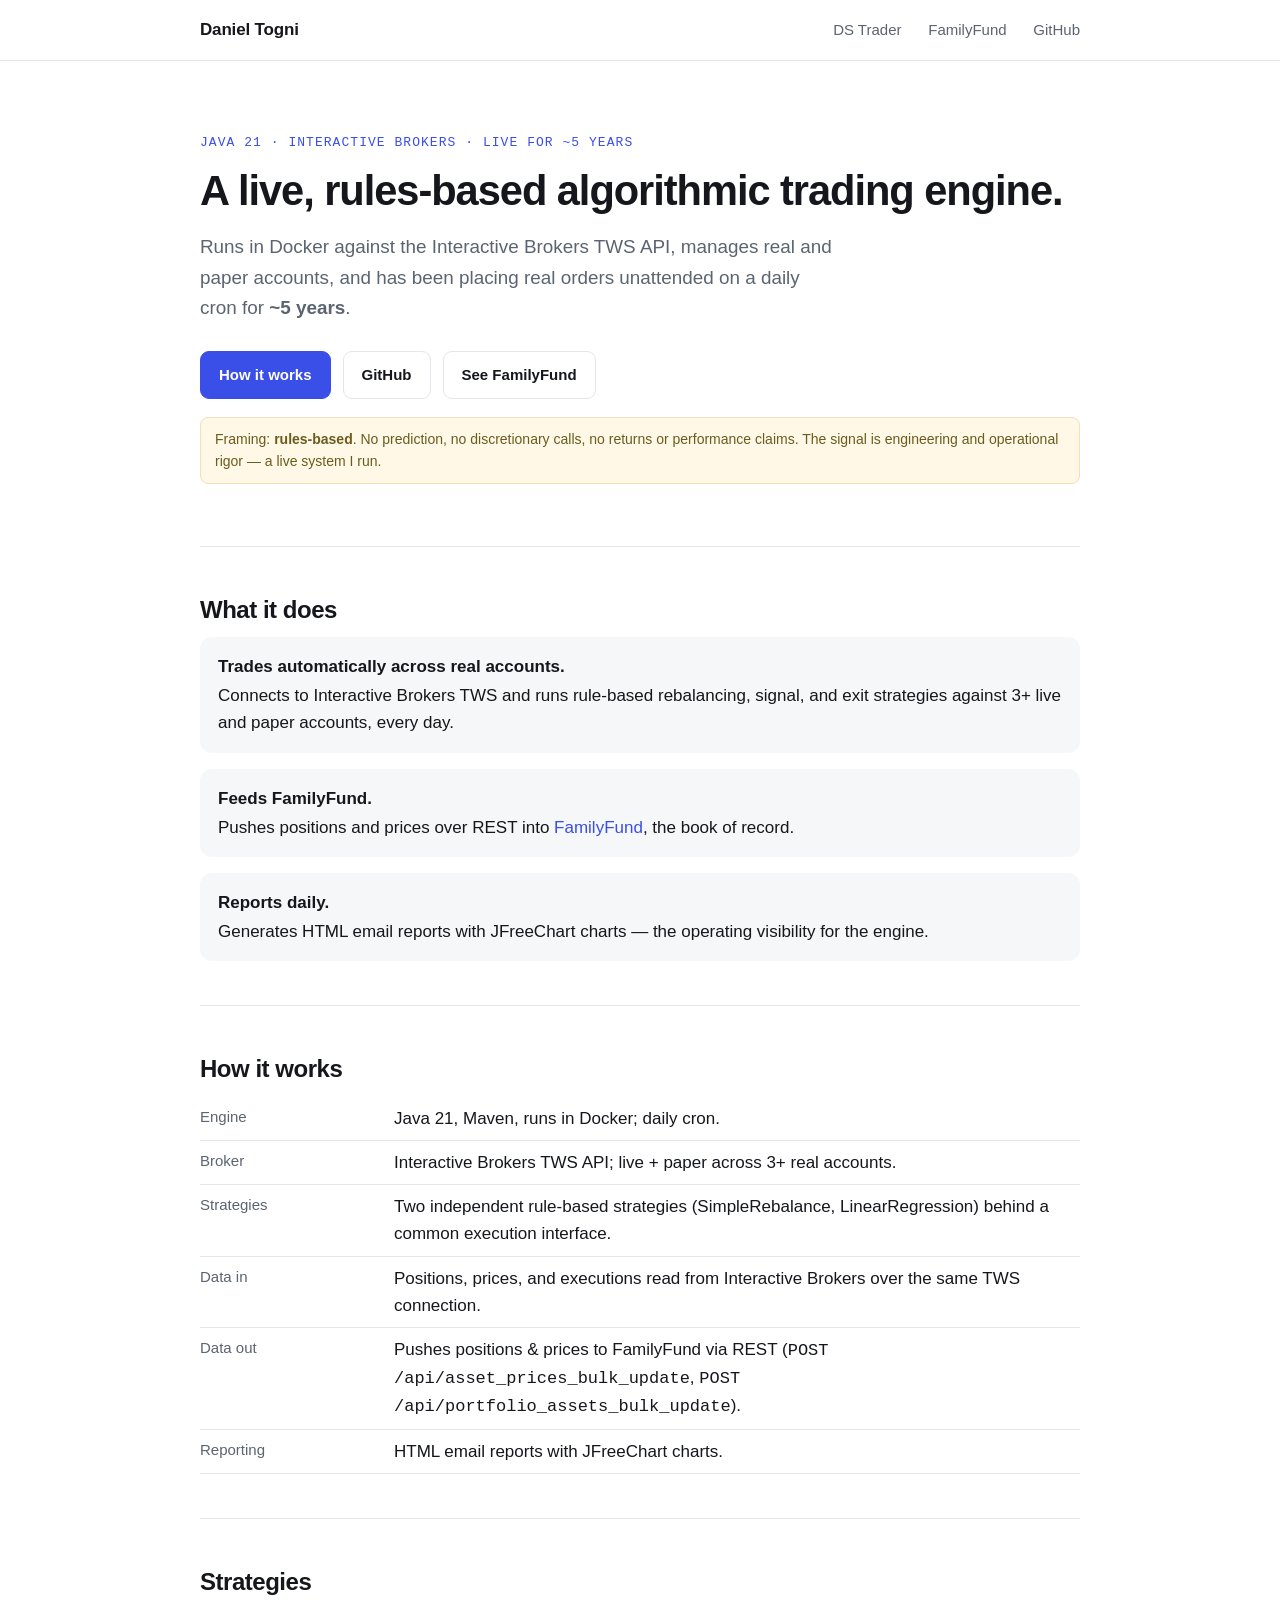
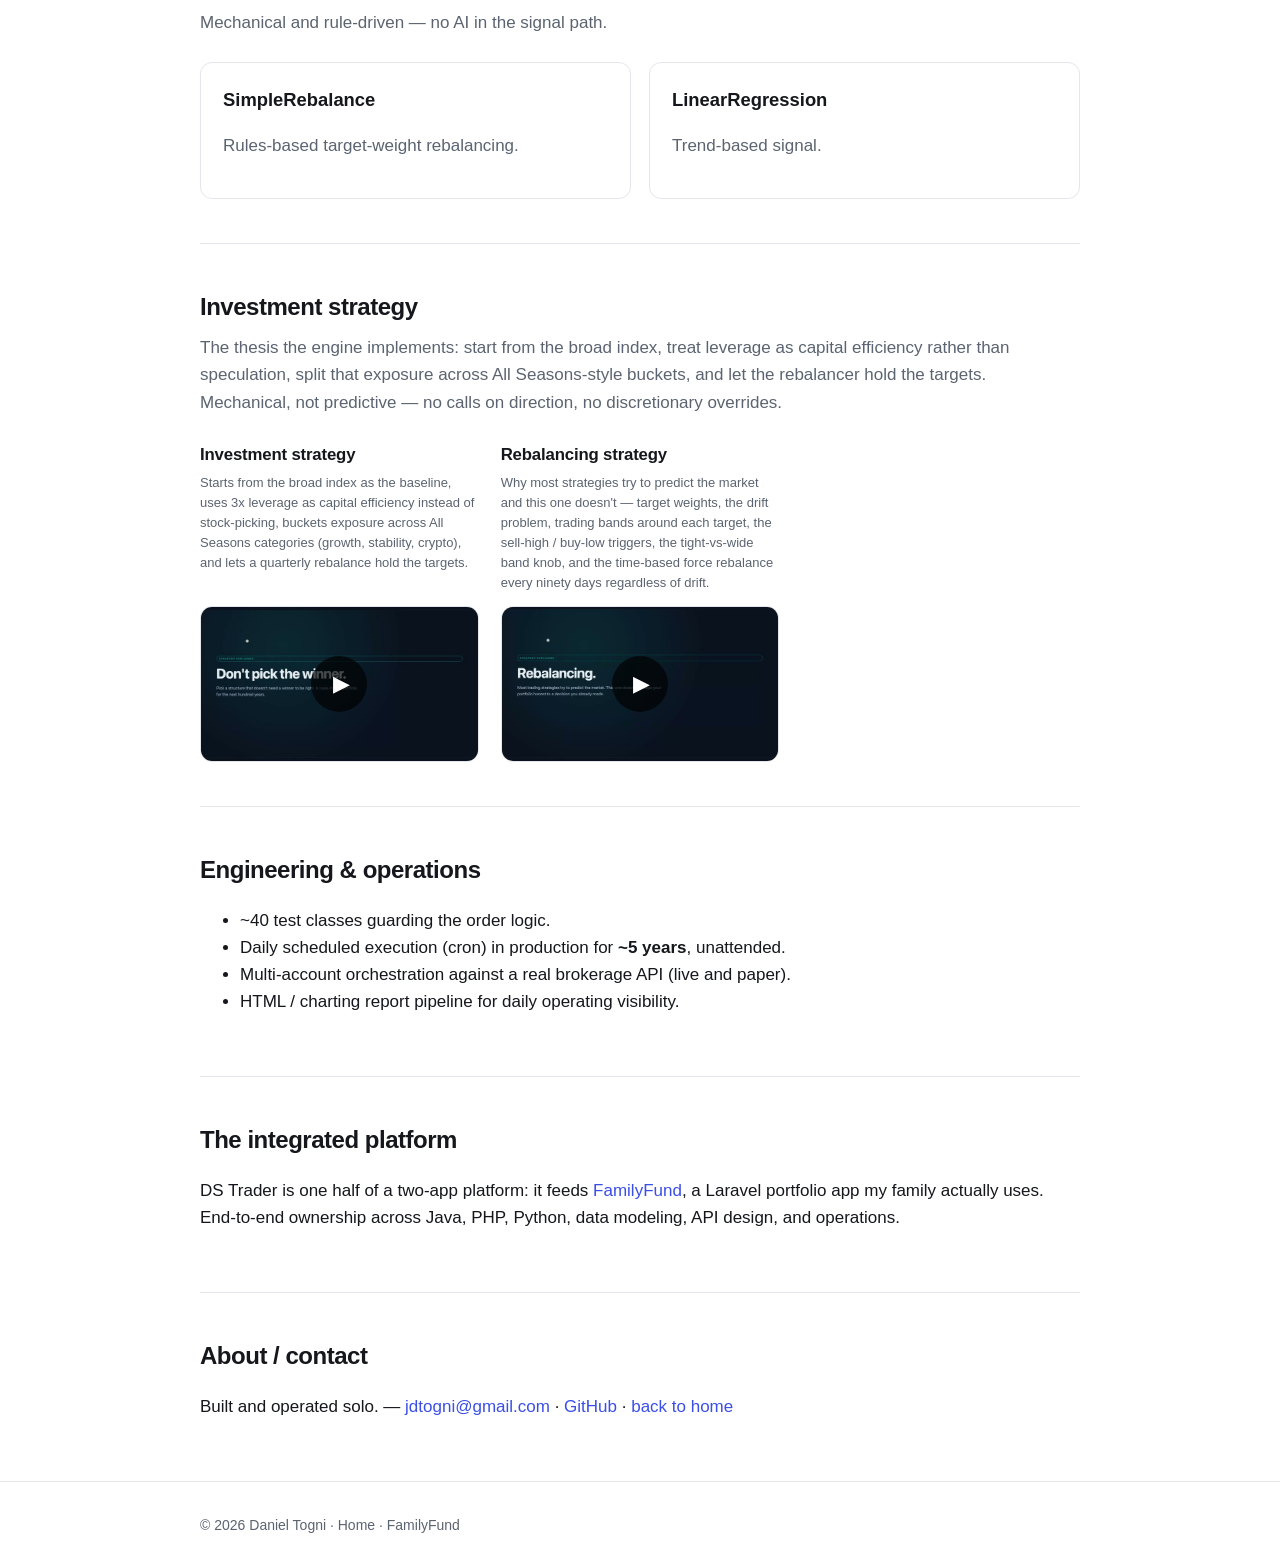
==== dstrader.html @ 575d840b "Video walkthroughs as title-on-top thumbnail cards (FF + dstrader) - familyfund.html: three video wa" ====
<!doctype html>
<html lang="en">
<head>
  <meta charset="utf-8">
  <meta name="viewport" content="width=device-width, initial-scale=1">
  <title>DS Trader — live, rules-based algorithmic trading engine</title>
  <meta name="description" content="A rules-based algorithmic trading engine in Java that has been placing real orders for ~5 years across Interactive Brokers accounts. Dockerized, cron-driven, ~40 test classes.">
  <link rel="stylesheet" href="style.css">
</head>
<body>
  <header class="site-head">
    <div class="wrap">
      <a class="brand" href="index.html">Daniel&nbsp;Togni</a>
      <nav class="nav">
        <a href="dstrader.html">DS&nbsp;Trader</a>
        <a href="familyfund.html">FamilyFund</a>
        <a href="https://github.com/jdtogni78">GitHub</a>
      </nav>
    </div>
  </header>

  <main>
    <div class="wrap">
      <section class="hero" style="border-top:0">
        <p class="kicker">Java 21 · Interactive Brokers · live for ~5 years</p>
        <h1>A live, rules-based algorithmic trading engine.</h1>
        <p class="lede">
          Runs in Docker against the Interactive Brokers TWS API, manages real
          and paper accounts, and has been placing real orders unattended on a
          daily cron for <strong>~5 years</strong>.
        </p>
        <div class="cta-row">
          <a class="btn primary" href="#how">How it works</a>
          <a class="btn" href="https://github.com/jdtogni78">GitHub</a>
          <a class="btn" href="familyfund.html">See FamilyFund</a>
        </div>
        <p class="note">
          Framing: <strong>rules-based</strong>. No prediction, no discretionary
          calls, no returns or performance claims. The signal is engineering and
          operational rigor — a live system I run.
        </p>
      </section>
    </div>

    <div class="wrap">
      <section>
        <h2>What it does</h2>
        <div class="blocks">
          <div class="block">
            <strong>Trades automatically across real accounts.</strong>
            Connects to Interactive Brokers TWS and runs rule-based rebalancing,
            signal, and exit strategies against 3+ live and paper accounts,
            every day.
          </div>
          <div class="block">
            <strong>Feeds FamilyFund.</strong>
            Pushes positions and prices over REST into
            <a href="familyfund.html">FamilyFund</a>, the book of record.
          </div>
          <div class="block">
            <strong>Reports daily.</strong>
            Generates HTML email reports with JFreeChart charts — the operating
            visibility for the engine.
          </div>
        </div>
      </section>

      <section id="how">
        <h2>How it works</h2>
        <dl class="spec">
          <div><dt>Engine</dt><dd>Java 21, Maven, runs in Docker; daily cron.</dd></div>
          <div><dt>Broker</dt><dd>Interactive Brokers TWS API; live + paper across
            3+ real accounts.</dd></div>
          <div><dt>Strategies</dt><dd>Two independent rule-based strategies
            (SimpleRebalance, LinearRegression) behind a common execution
            interface.</dd></div>
          <div><dt>Data in</dt><dd>Positions, prices, and executions read from
            Interactive Brokers over the same TWS connection.</dd></div>
          <div><dt>Data out</dt><dd>Pushes positions &amp; prices to FamilyFund via
            REST (<code>POST /api/asset_prices_bulk_update</code>,
            <code>POST /api/portfolio_assets_bulk_update</code>).</dd></div>
          <div><dt>Reporting</dt><dd>HTML email reports with JFreeChart charts.</dd></div>
        </dl>
      </section>

      <section>
        <h2>Strategies</h2>
        <p class="sub">Mechanical and rule-driven — no AI in the signal path.</p>
        <div class="cards">
          <article class="card"><h3>SimpleRebalance</h3>
            <p class="muted">Rules-based target-weight rebalancing.</p></article>
          <article class="card"><h3>LinearRegression</h3>
            <p class="muted">Trend-based signal.</p></article>
        </div>
      </section>

      <section>
        <h2>Investment strategy</h2>
        <p class="sub">
          The thesis the engine implements: start from the broad index, treat
          leverage as capital efficiency rather than speculation, split that
          exposure across All Seasons-style buckets, and let the rebalancer hold
          the targets. Mechanical, not predictive &mdash; no calls on direction,
          no discretionary overrides.
        </p>
        <div class="video-grid">
          <article class="video-card">
            <h3 class="video-title">Investment strategy</h3>
            <p class="video-desc">Starts from the broad index as the baseline,
              uses 3x leverage as capital efficiency instead of stock-picking,
              buckets exposure across All Seasons categories (growth, stability,
              crypto), and lets a quarterly rebalance hold the targets.</p>
            <button class="video-play"
              data-src="assets/dstrader-demos/investment-strategy.mp4"
              data-title="Investment strategy"
              aria-label="Play Investment strategy video">
              <img src="assets/dstrader-demos/posters/investment-strategy.jpg"
                alt="" loading="lazy">
              <span class="play-overlay" aria-hidden="true">&#9654;</span>
            </button>
          </article>
          <article class="video-card">
            <h3 class="video-title">Rebalancing strategy</h3>
            <p class="video-desc">Why most strategies try to predict the market
              and this one doesn't &mdash; target weights, the drift problem,
              trading bands around each target, the sell-high / buy-low triggers,
              the tight-vs-wide band knob, and the time-based force rebalance
              every ninety days regardless of drift.</p>
            <button class="video-play"
              data-src="assets/dstrader-demos/rebalancing-strategy.mp4"
              data-title="Rebalancing strategy"
              aria-label="Play Rebalancing strategy video">
              <img src="assets/dstrader-demos/posters/rebalancing-strategy.jpg"
                alt="" loading="lazy">
              <span class="play-overlay" aria-hidden="true">&#9654;</span>
            </button>
          </article>
        </div>
      </section>

      <section>
        <h2>Engineering &amp; operations</h2>
        <ul>
          <li>~40 test classes guarding the order logic.</li>
          <li>Daily scheduled execution (cron) in production for <strong>~5
            years</strong>, unattended.</li>
          <li>Multi-account orchestration against a real brokerage API (live and
            paper).</li>
          <li>HTML / charting report pipeline for daily operating visibility.</li>
        </ul>
      </section>

      <section>
        <h2>The integrated platform</h2>
        <p>
          DS Trader is one half of a two-app platform: it feeds
          <a href="familyfund.html">FamilyFund</a>, a Laravel portfolio app my
          family actually uses. End-to-end ownership across Java, PHP, Python,
          data modeling, API design, and operations.
        </p>
      </section>

      <section id="contact">
        <h2>About / contact</h2>
        <p>Built and operated solo. —
          <a href="mailto:jdtogni@gmail.com">jdtogni@gmail.com</a> ·
          <a href="https://github.com/jdtogni78">GitHub</a> ·
          <a href="index.html">back to home</a>
        </p>
      </section>
    </div>
  </main>

  <footer class="site-foot">
    <div class="wrap">
      © <span id="yr">2026</span> Daniel Togni ·
      <a href="index.html">Home</a> ·
      <a href="familyfund.html">FamilyFund</a>
    </div>
  </footer>
  <script>document.getElementById('yr').textContent = new Date().getFullYear();</script>
  <script src="assets/lightbox.js"></script>
</body>
</html>
---- style.css ----
:root {
  --bg: #ffffff;
  --bg-alt: #f6f7f9;
  --ink: #15171c;
  --muted: #5b6470;
  --line: #e3e6ea;
  --accent: #3a4ee8;
  --accent-ink: #ffffff;
  --radius: 12px;
  --maxw: 920px;
  --font: -apple-system, BlinkMacSystemFont, "Segoe UI", Roboto, Helvetica, Arial,
    sans-serif;
  --mono: ui-monospace, SFMono-Regular, Menlo, Consolas, monospace;
}

* { box-sizing: border-box; }

html { scroll-behavior: smooth; }

body {
  margin: 0;
  font-family: var(--font);
  color: var(--ink);
  background: var(--bg);
  line-height: 1.6;
  font-size: 17px;
  -webkit-font-smoothing: antialiased;
}

.wrap { max-width: var(--maxw); margin: 0 auto; padding: 0 20px; }

a { color: var(--accent); text-decoration: none; }
a:hover { text-decoration: underline; }

/* ---- header ---- */
.site-head {
  position: sticky;
  top: 0;
  z-index: 10;
  background: rgba(255, 255, 255, 0.9);
  backdrop-filter: saturate(180%) blur(8px);
  border-bottom: 1px solid var(--line);
}
.site-head .wrap {
  display: flex;
  align-items: center;
  justify-content: space-between;
  height: 60px;
}
.brand { font-weight: 700; color: var(--ink); letter-spacing: -0.01em; }
.brand:hover { text-decoration: none; }
.nav a { color: var(--muted); margin-left: 22px; font-size: 15px; }
.nav a:hover { color: var(--ink); text-decoration: none; }
@media (max-width: 560px) {
  .nav a { margin-left: 14px; font-size: 14px; }
  .brand { font-size: 15px; }
}

/* ---- identity card (dashboard home) ---- */
.identity { padding: 56px 0 28px; }
.identity h1 {
  font-size: 2.4rem;
  letter-spacing: -0.025em;
  margin: 0 0 6px;
  line-height: 1.1;
}
.identity .role-line {
  font-size: 1.12rem;
  color: var(--ink);
  font-weight: 500;
  margin: 0 0 22px;
  max-width: 42rem;
}
.identity .lede {
  color: var(--muted);
  margin: 0 0 18px;
  max-width: 42rem;
  font-size: 1.02rem;
}
.identity .meta-line { font-size: 14px; color: var(--muted); margin: 0; }
.identity .meta-line a { color: var(--muted); }
.identity .meta-line a:hover { color: var(--ink); }

/* ---- KPI strip ---- */
.kpis {
  display: grid;
  grid-template-columns: repeat(auto-fit, minmax(180px, 1fr));
  gap: 12px;
  padding: 0 0 24px;
  border-top: 0;
  max-width: 560px;
}
.kpi {
  background: var(--bg-alt);
  border: 1px solid var(--line);
  border-radius: var(--radius);
  padding: 14px 16px;
}
.kpi strong {
  display: block;
  font-size: 1.35rem;
  color: var(--ink);
  letter-spacing: -0.015em;
  line-height: 1.15;
}
.kpi span {
  display: block;
  font-size: 12.5px;
  color: var(--muted);
  margin-top: 3px;
}
@media (max-width: 680px) { .kpis { grid-template-columns: repeat(2, 1fr); } }

/* ---- hero ---- */
.hero { padding: 72px 0 44px; }
.hero h1 {
  font-size: 2.6rem;
  line-height: 1.12;
  letter-spacing: -0.025em;
  margin: 0 0 18px;
}
.hero .lede { font-size: 1.18rem; color: var(--muted); max-width: 40rem; margin: 0; }
.kicker {
  font-family: var(--mono);
  font-size: 13px;
  color: var(--accent);
  text-transform: uppercase;
  letter-spacing: 0.08em;
  margin: 0 0 14px;
}
@media (max-width: 560px) { .hero h1 { font-size: 2rem; } }

/* ---- buttons ---- */
.cta-row { display: flex; flex-wrap: wrap; gap: 12px; margin-top: 28px; }
.btn {
  display: inline-block;
  padding: 11px 18px;
  border-radius: 9px;
  font-size: 15px;
  font-weight: 600;
  border: 1px solid var(--line);
  color: var(--ink);
  background: var(--bg);
}
.btn:hover { text-decoration: none; border-color: var(--ink); }
.btn.primary { background: var(--accent); color: var(--accent-ink); border-color: var(--accent); }
.btn.primary:hover { filter: brightness(1.07); }

/* ---- sections ---- */
section { padding: 44px 0; border-top: 1px solid var(--line); }
section h2 {
  font-size: 1.5rem;
  letter-spacing: -0.02em;
  margin: 0 0 8px;
}
section .sub { color: var(--muted); margin: 0 0 26px; }
.muted { color: var(--muted); }

/* ---- pull quote ---- */
.quote {
  border-left: 3px solid var(--accent);
  padding: 4px 0 4px 20px;
  margin: 24px 0;
  font-size: 1.12rem;
  color: var(--ink);
}

/* ---- cards ---- */
.cards { display: grid; grid-template-columns: 1fr 1fr; gap: 18px; }
@media (max-width: 680px) { .cards { grid-template-columns: 1fr; } }
.card {
  border: 1px solid var(--line);
  border-radius: var(--radius);
  padding: 22px;
  background: var(--bg);
  transition: border-color 0.15s, transform 0.15s;
}
.card:hover { border-color: var(--ink); transform: translateY(-2px); }
.card h3 { margin: 0 0 6px; font-size: 1.15rem; }
.card .tags { margin: 12px 0 16px; }
.tag {
  display: inline-block;
  font-family: var(--mono);
  font-size: 12px;
  color: var(--muted);
  background: var(--bg-alt);
  border: 1px solid var(--line);
  border-radius: 6px;
  padding: 2px 8px;
  margin: 0 6px 6px 0;
}
.card .links a { font-size: 14px; margin-right: 16px; }

/* ---- value blocks / lists ---- */
.blocks { display: grid; gap: 16px; }
.block { padding: 16px 18px; background: var(--bg-alt); border-radius: var(--radius); }
.block strong { display: block; margin-bottom: 2px; }
dl.spec { margin: 0; }
dl.spec div { display: flex; gap: 14px; padding: 8px 0; border-bottom: 1px solid var(--line); }
dl.spec dt { flex: 0 0 180px; color: var(--muted); font-size: 15px; }
dl.spec dd { margin: 0; }
@media (max-width: 560px) { dl.spec div { flex-direction: column; gap: 2px; } dl.spec dt { flex-basis: auto; } }

/* ---- diagram ---- */
.diagram { width: 100%; height: auto; margin: 8px 0 4px; }
.diagram-caption { font-size: 14px; color: var(--muted); margin-top: 6px; }

/* ---- screenshots gallery ---- */
.shots { display: grid; gap: 32px; margin-top: 18px; }
.shot { margin: 0; }
.shot a { display: block; position: relative; }
.shot img,
.shot video {
  width: 100%;
  height: auto;
  display: block;
  border: 1px solid var(--line);
  border-radius: var(--radius);
  background: #fff;
}
/* Anchor-wrapped images become Apple-style thumbnails that crop from the top
   and expand on click. Videos and bare images are unaffected. */
.shot a img {
  max-height: 480px;
  object-fit: cover;
  object-position: top;
  cursor: zoom-in;
  transition: filter 0.15s, border-color 0.15s;
}
.shot a:hover img { border-color: var(--ink); filter: brightness(0.97); }
.shot a::after {
  content: "⤢ Click to expand";
  position: absolute;
  right: 10px;
  bottom: 10px;
  font-size: 12px;
  font-family: var(--mono);
  color: #fff;
  background: rgba(21, 23, 28, 0.72);
  padding: 4px 9px;
  border-radius: 6px;
  opacity: 0;
  transition: opacity 0.15s;
  pointer-events: none;
}
.shot a:hover::after { opacity: 1; }
.shot figcaption { margin-top: 10px; font-size: 14px; color: var(--muted); }
.shot figcaption strong { color: var(--ink); font-weight: 600; }

/* ---- video walkthroughs grid ---- */
.video-grid {
  display: grid;
  grid-template-columns: repeat(3, 1fr);
  gap: 22px;
  margin-top: 18px;
}
@media (max-width: 900px) { .video-grid { grid-template-columns: repeat(2, 1fr); } }
@media (max-width: 560px) { .video-grid { grid-template-columns: 1fr; } }
.video-card {
  margin: 0;
  display: flex;
  flex-direction: column;
}
.video-title {
  font-size: 1.05rem;
  margin: 0 0 4px;
  color: var(--ink);
  font-weight: 600;
  letter-spacing: -0.01em;
}
.video-desc {
  font-size: 13px;
  color: var(--muted);
  margin: 0 0 12px;
  line-height: 1.55;
  flex: 1;
}
.video-play {
  width: 100%;
  padding: 0;
  margin: 0;
  border: 1px solid var(--line);
  border-radius: var(--radius);
  overflow: hidden;
  background: #000;
  cursor: pointer;
  position: relative;
  aspect-ratio: 16 / 9;
  display: block;
  transition: border-color 0.15s, transform 0.15s;
}
.video-play:hover { border-color: var(--ink); }
.video-play:hover .play-overlay { transform: translate(-50%, -50%) scale(1.08); background: rgba(0, 0, 0, 0.85); }
.video-play img {
  width: 100%;
  height: 100%;
  object-fit: cover;
  display: block;
  pointer-events: none;
}
.play-overlay {
  position: absolute;
  top: 50%;
  left: 50%;
  transform: translate(-50%, -50%);
  width: 56px;
  height: 56px;
  border-radius: 50%;
  background: rgba(0, 0, 0, 0.68);
  color: #fff;
  font-size: 22px;
  line-height: 56px;
  text-align: center;
  padding-left: 4px;
  pointer-events: none;
  transition: transform 0.18s, background 0.18s;
}

/* ---- lightbox ---- */
.lightbox {
  position: fixed;
  inset: 0;
  background: rgba(10, 12, 16, 0.92);
  display: flex;
  align-items: center;
  justify-content: center;
  z-index: 100;
  cursor: zoom-out;
  padding: 24px;
  overflow: auto;
}
.lightbox img,
.lightbox video {
  max-width: 100%;
  max-height: calc(100vh - 64px);
  height: auto;
  display: block;
  border-radius: 8px;
  box-shadow: 0 10px 40px rgba(0, 0, 0, 0.5);
  cursor: zoom-out;
  background: #000;
}
.lightbox video { cursor: default; }
.lightbox-close {
  position: fixed;
  top: 14px;
  right: 18px;
  color: #fff;
  background: transparent;
  border: 0;
  font-size: 28px;
  line-height: 1;
  cursor: pointer;
  padding: 6px 10px;
}
.lightbox-close:hover { color: var(--accent); }
body.lightbox-open { overflow: hidden; }

/* ---- footer ---- */
.site-foot {
  border-top: 1px solid var(--line);
  padding: 32px 0;
  color: var(--muted);
  font-size: 14px;
}
.site-foot a { color: var(--muted); }
.site-foot a:hover { color: var(--ink); }

.note {
  background: #fff8e6;
  border: 1px solid #f0e2b8;
  border-radius: 8px;
  padding: 10px 14px;
  font-size: 14px;
  color: #6b5b1f;
  margin: 18px 0;
}
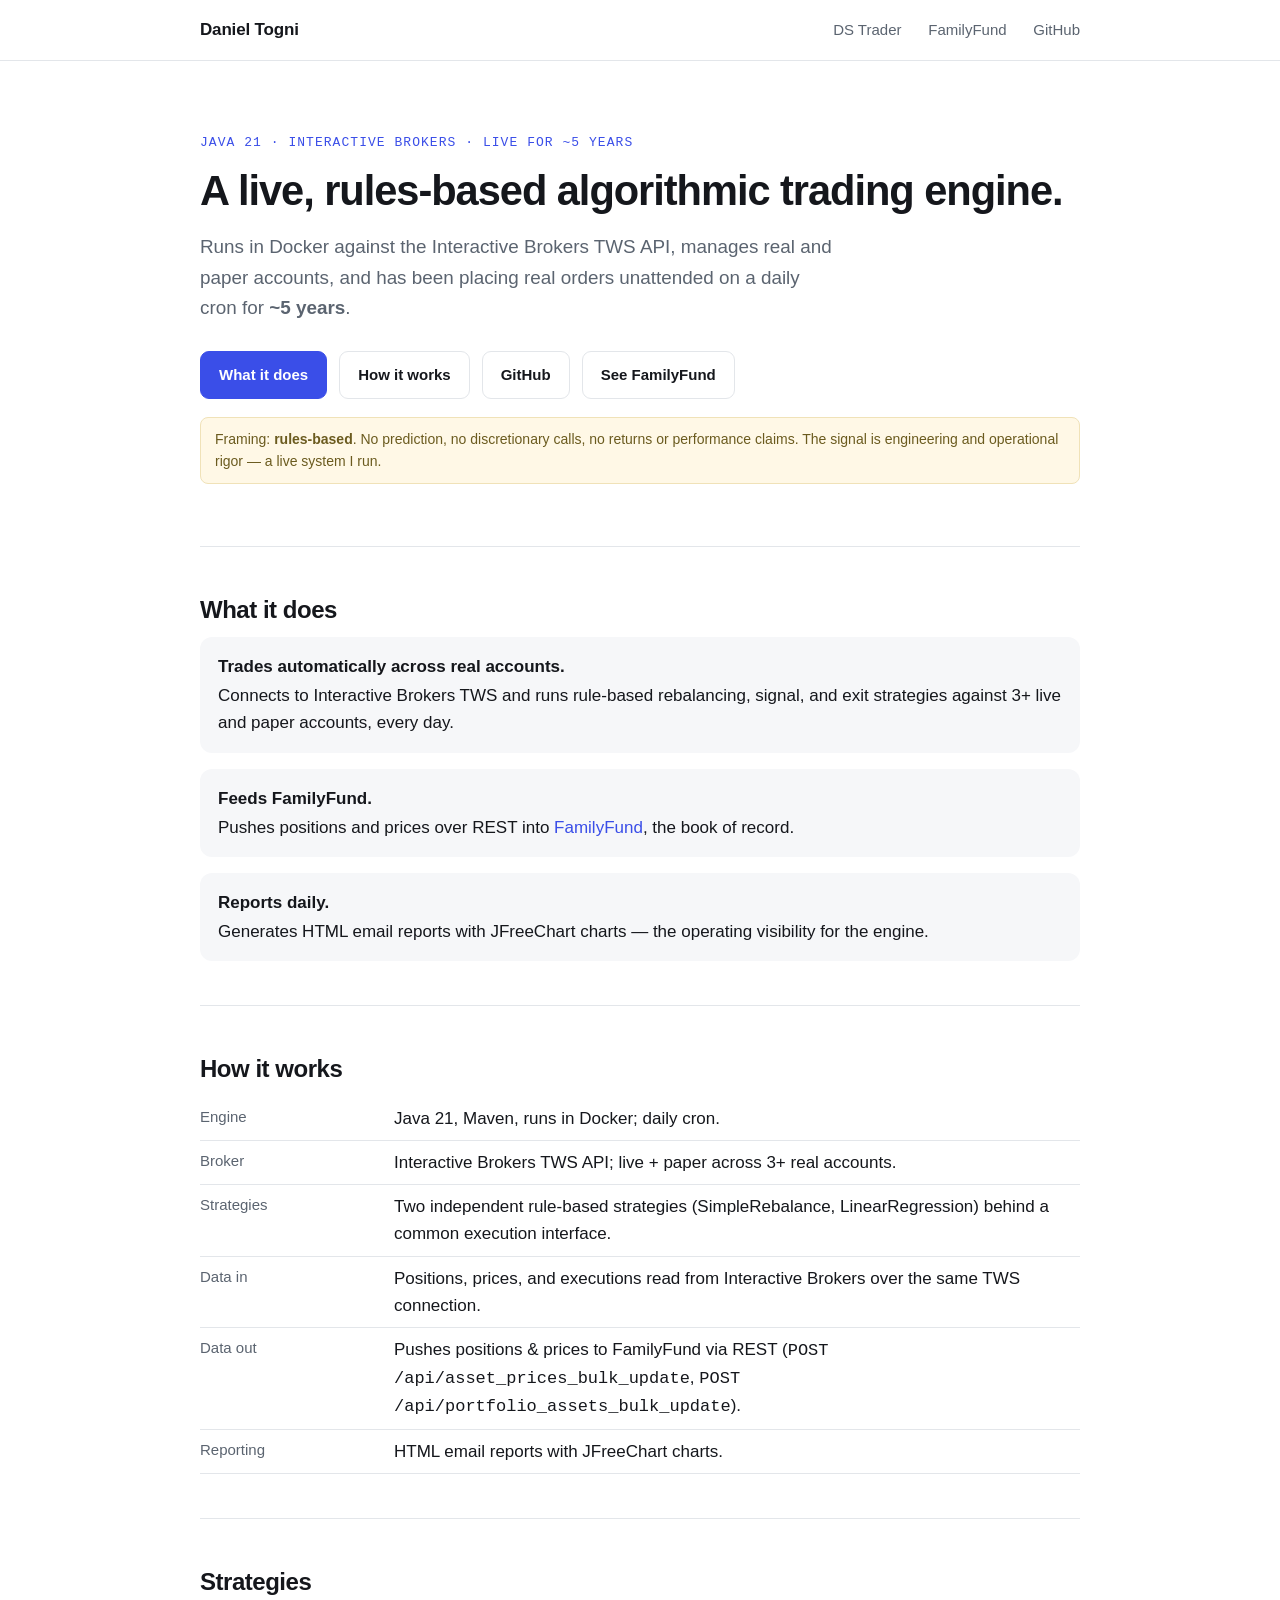
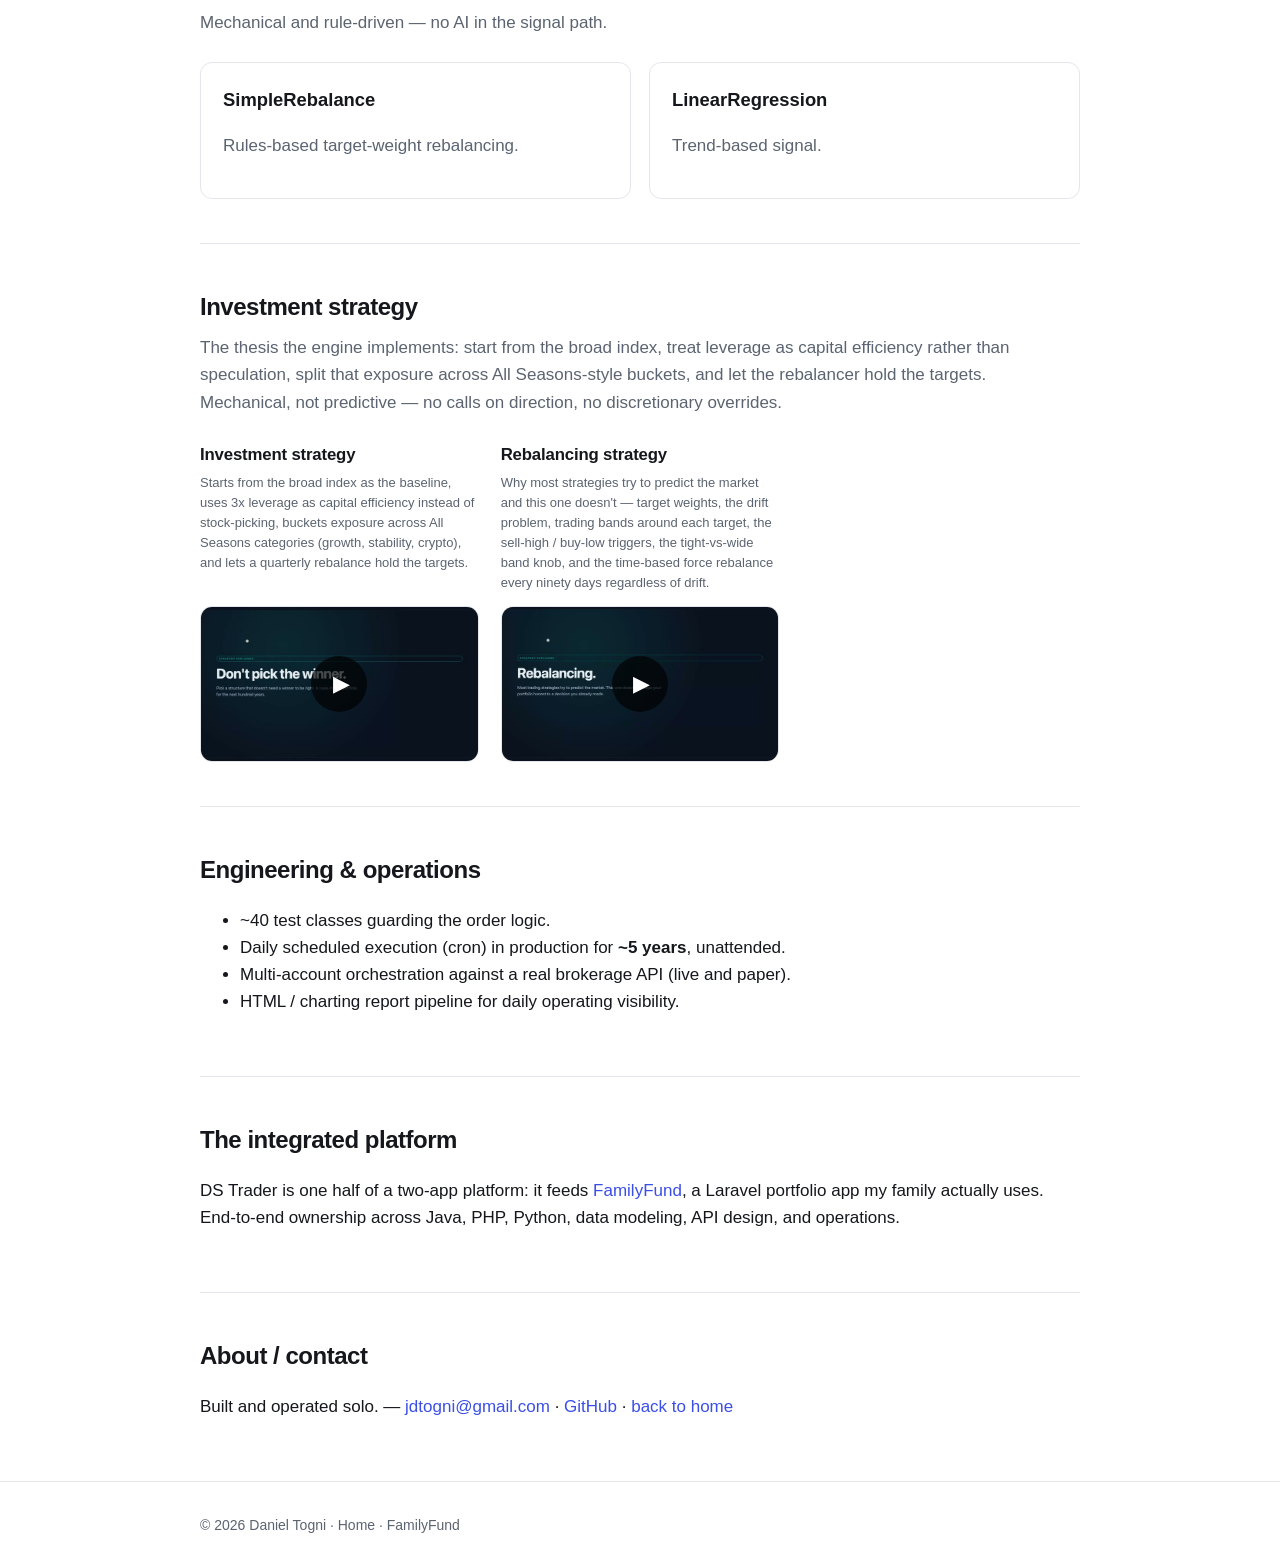
==== commit d09ca6b9: "Hero CTAs: add "What it does" anchor on both project pages" ====
--- a/dstrader.html
+++ b/dstrader.html
@@ -30,7 +30,8 @@
           daily cron for <strong>~5 years</strong>.
         </p>
         <div class="cta-row">
-          <a class="btn primary" href="#how">How it works</a>
+          <a class="btn primary" href="#what-it-does">What it does</a>
+          <a class="btn" href="#how">How it works</a>
           <a class="btn" href="https://github.com/jdtogni78">GitHub</a>
           <a class="btn" href="familyfund.html">See FamilyFund</a>
         </div>
@@ -43,7 +44,7 @@
     </div>
 
     <div class="wrap">
-      <section>
+      <section id="what-it-does">
         <h2>What it does</h2>
         <div class="blocks">
           <div class="block">
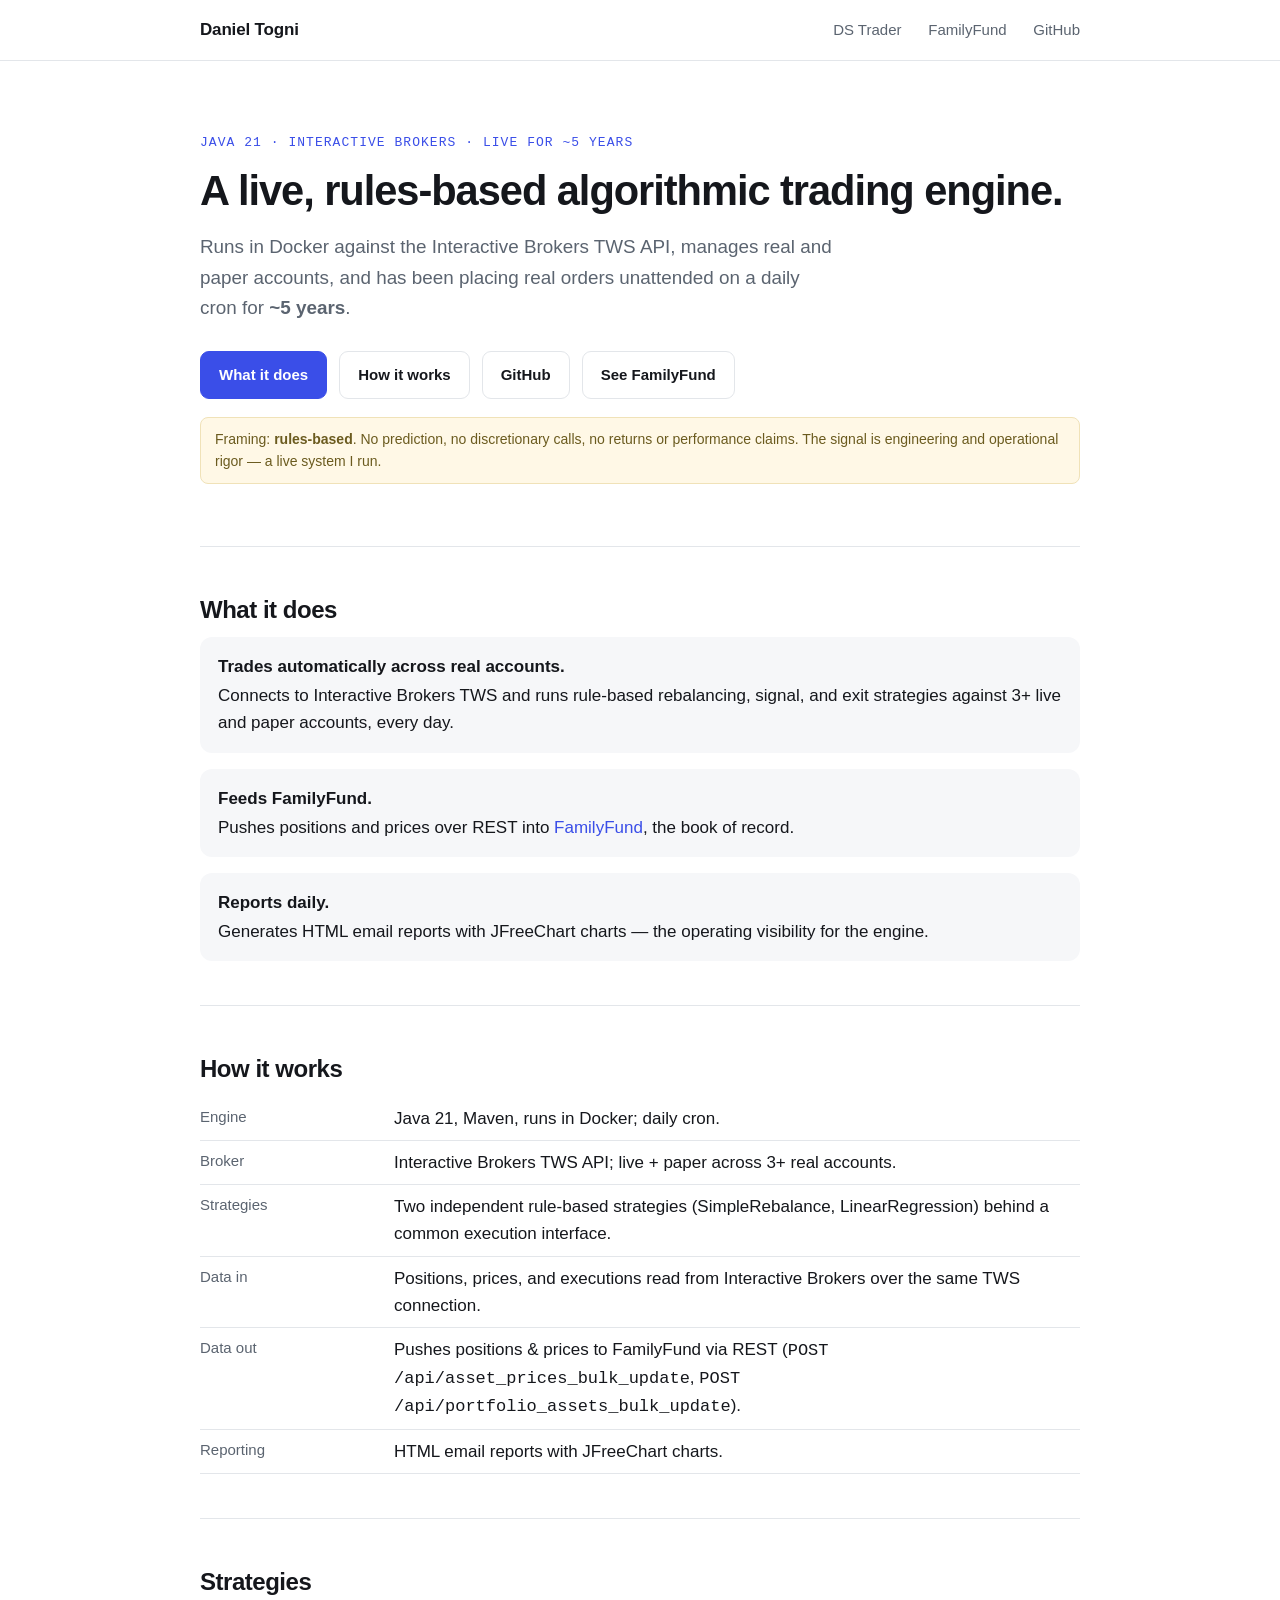
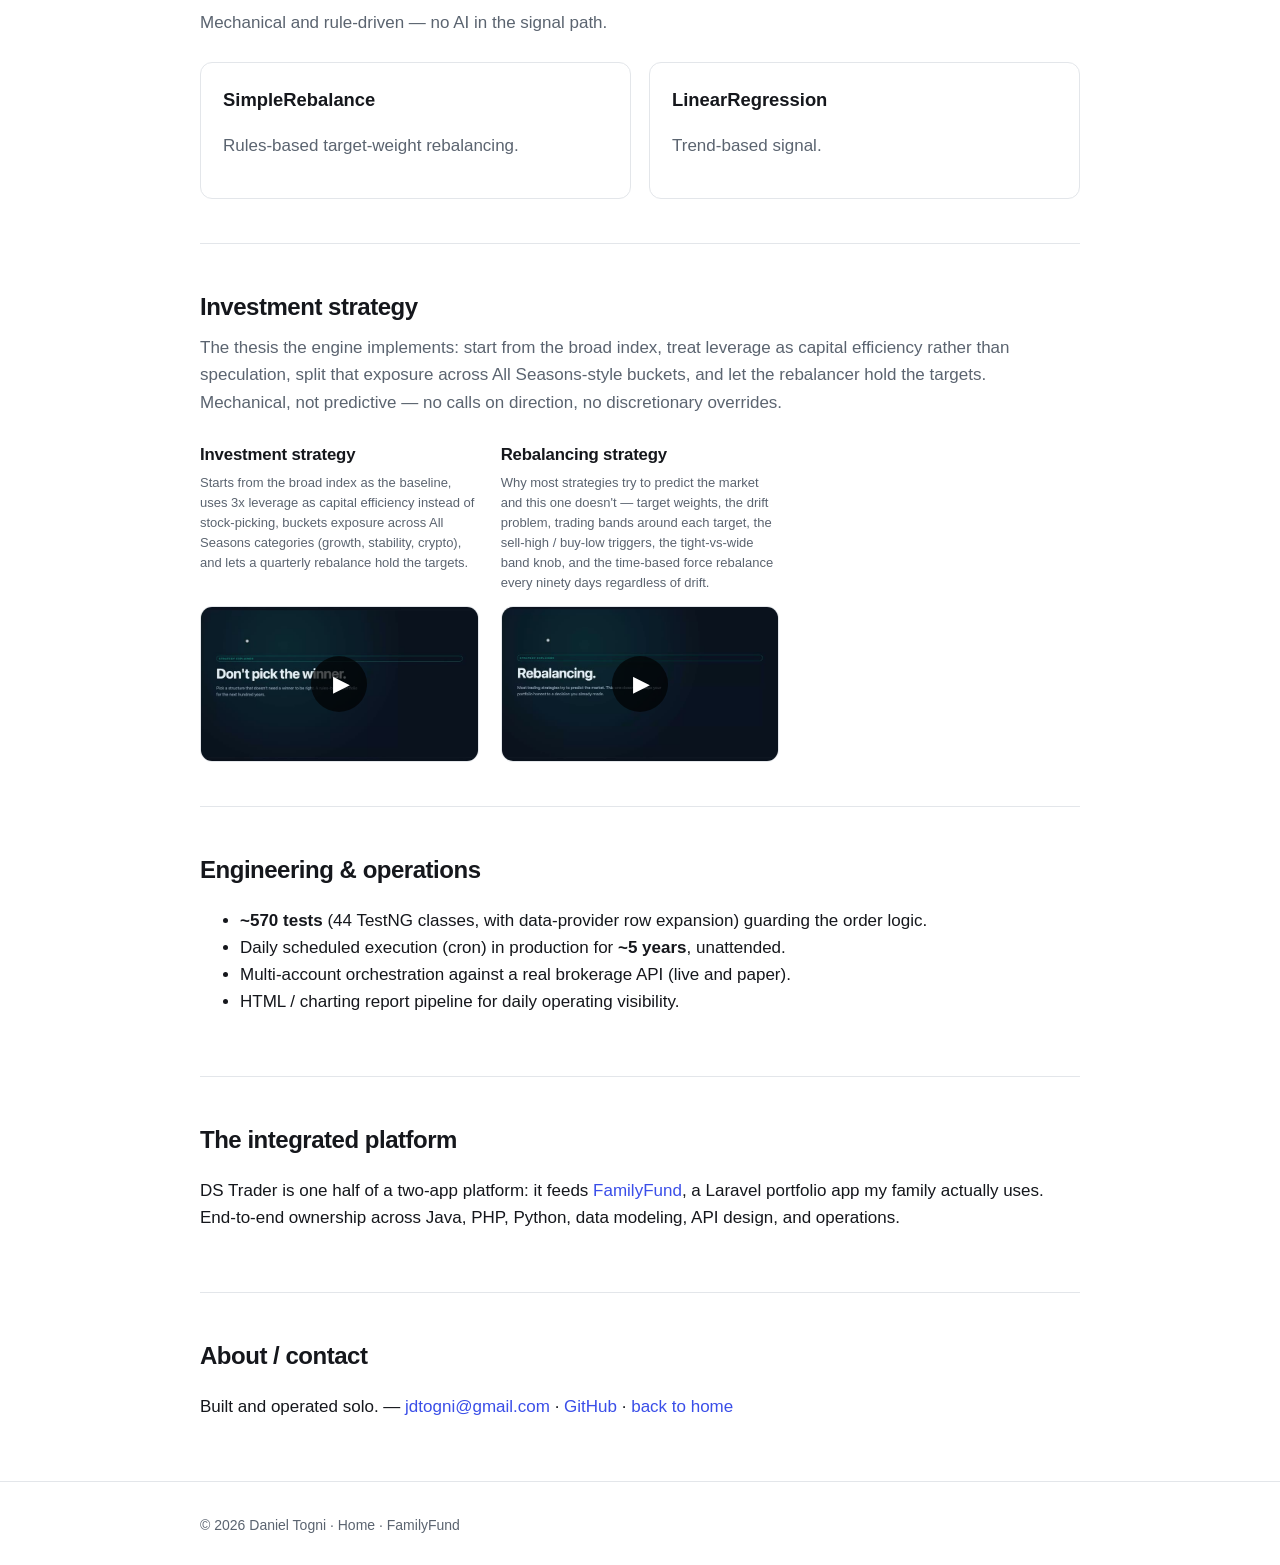
==== commit 05e6d544: "dstrader: ~40 test classes → ~570 tests (44 classes × DataProvider expansion)" ====
--- a/dstrader.html
+++ b/dstrader.html
@@ -4,7 +4,7 @@
   <meta charset="utf-8">
   <meta name="viewport" content="width=device-width, initial-scale=1">
   <title>DS Trader — live, rules-based algorithmic trading engine</title>
-  <meta name="description" content="A rules-based algorithmic trading engine in Java that has been placing real orders for ~5 years across Interactive Brokers accounts. Dockerized, cron-driven, ~40 test classes.">
+  <meta name="description" content="A rules-based algorithmic trading engine in Java that has been placing real orders for ~5 years across Interactive Brokers accounts. Dockerized, cron-driven, ~570 tests.">
   <link rel="stylesheet" href="style.css">
 </head>
 <body>
@@ -142,7 +142,8 @@
       <section>
         <h2>Engineering &amp; operations</h2>
         <ul>
-          <li>~40 test classes guarding the order logic.</li>
+          <li><strong>~570 tests</strong> (44 TestNG classes, with data-provider
+            row expansion) guarding the order logic.</li>
           <li>Daily scheduled execution (cron) in production for <strong>~5
             years</strong>, unattended.</li>
           <li>Multi-account orchestration against a real brokerage API (live and
--- a/style.css
+++ b/style.css
@@ -298,6 +298,49 @@
   display: block;
   pointer-events: none;
 }
+/* Image thumbnail variant — same card layout as videos, but click opens
+   the full image in the lightbox instead of a video. */
+.shot-thumb {
+  width: 100%;
+  padding: 0;
+  margin: 0;
+  border: 1px solid var(--line);
+  border-radius: var(--radius);
+  overflow: hidden;
+  background: #000;
+  cursor: zoom-in;
+  position: relative;
+  aspect-ratio: 16 / 9;
+  display: block;
+  transition: border-color 0.15s, transform 0.15s;
+}
+.shot-thumb:hover { border-color: var(--ink); }
+.shot-thumb:hover .zoom-overlay { transform: translate(-50%, -50%) scale(1.08); background: rgba(0, 0, 0, 0.85); }
+.shot-thumb img {
+  width: 100%;
+  height: 100%;
+  object-fit: cover;
+  object-position: top;
+  display: block;
+  pointer-events: none;
+}
+.zoom-overlay {
+  position: absolute;
+  top: 50%;
+  left: 50%;
+  transform: translate(-50%, -50%);
+  width: 56px;
+  height: 56px;
+  border-radius: 50%;
+  background: rgba(0, 0, 0, 0.68);
+  color: #fff;
+  font-size: 24px;
+  line-height: 56px;
+  text-align: center;
+  pointer-events: none;
+  transition: transform 0.18s, background 0.18s;
+}
+
 .play-overlay {
   position: absolute;
   top: 50%;
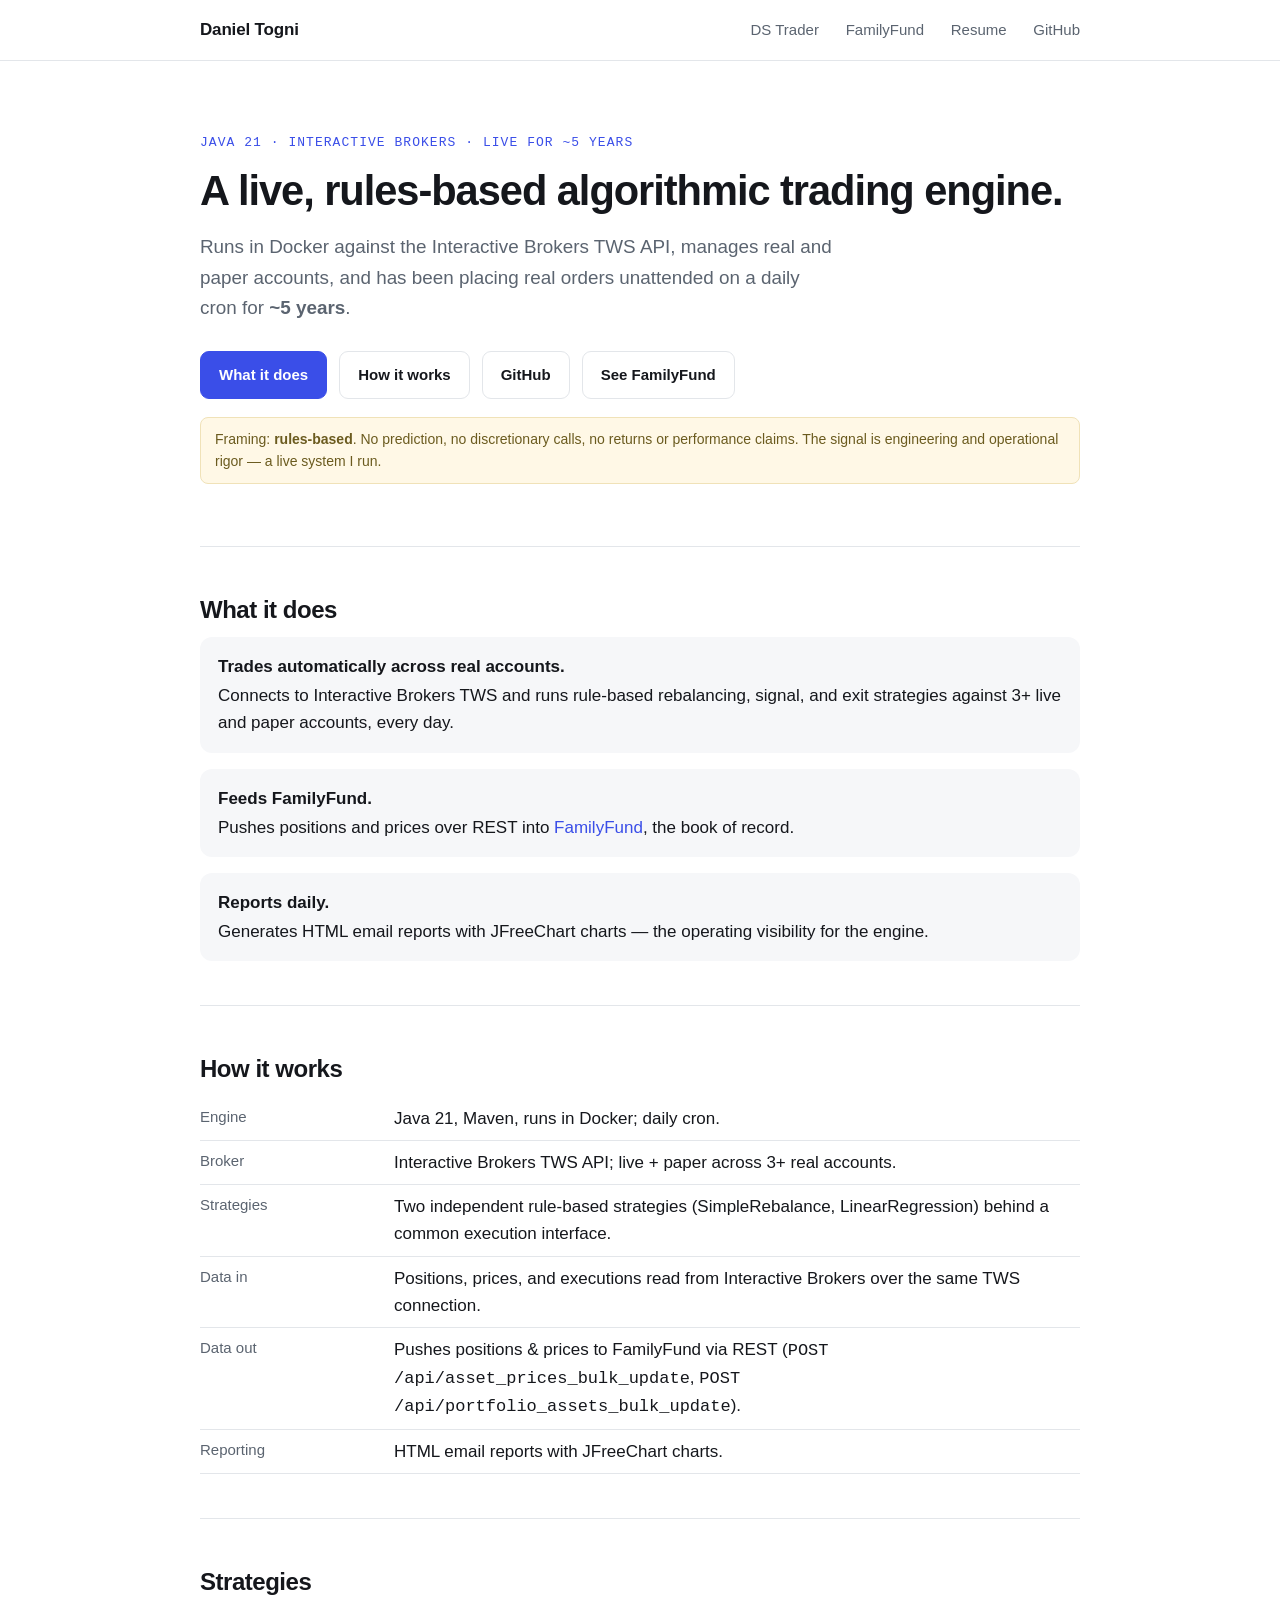
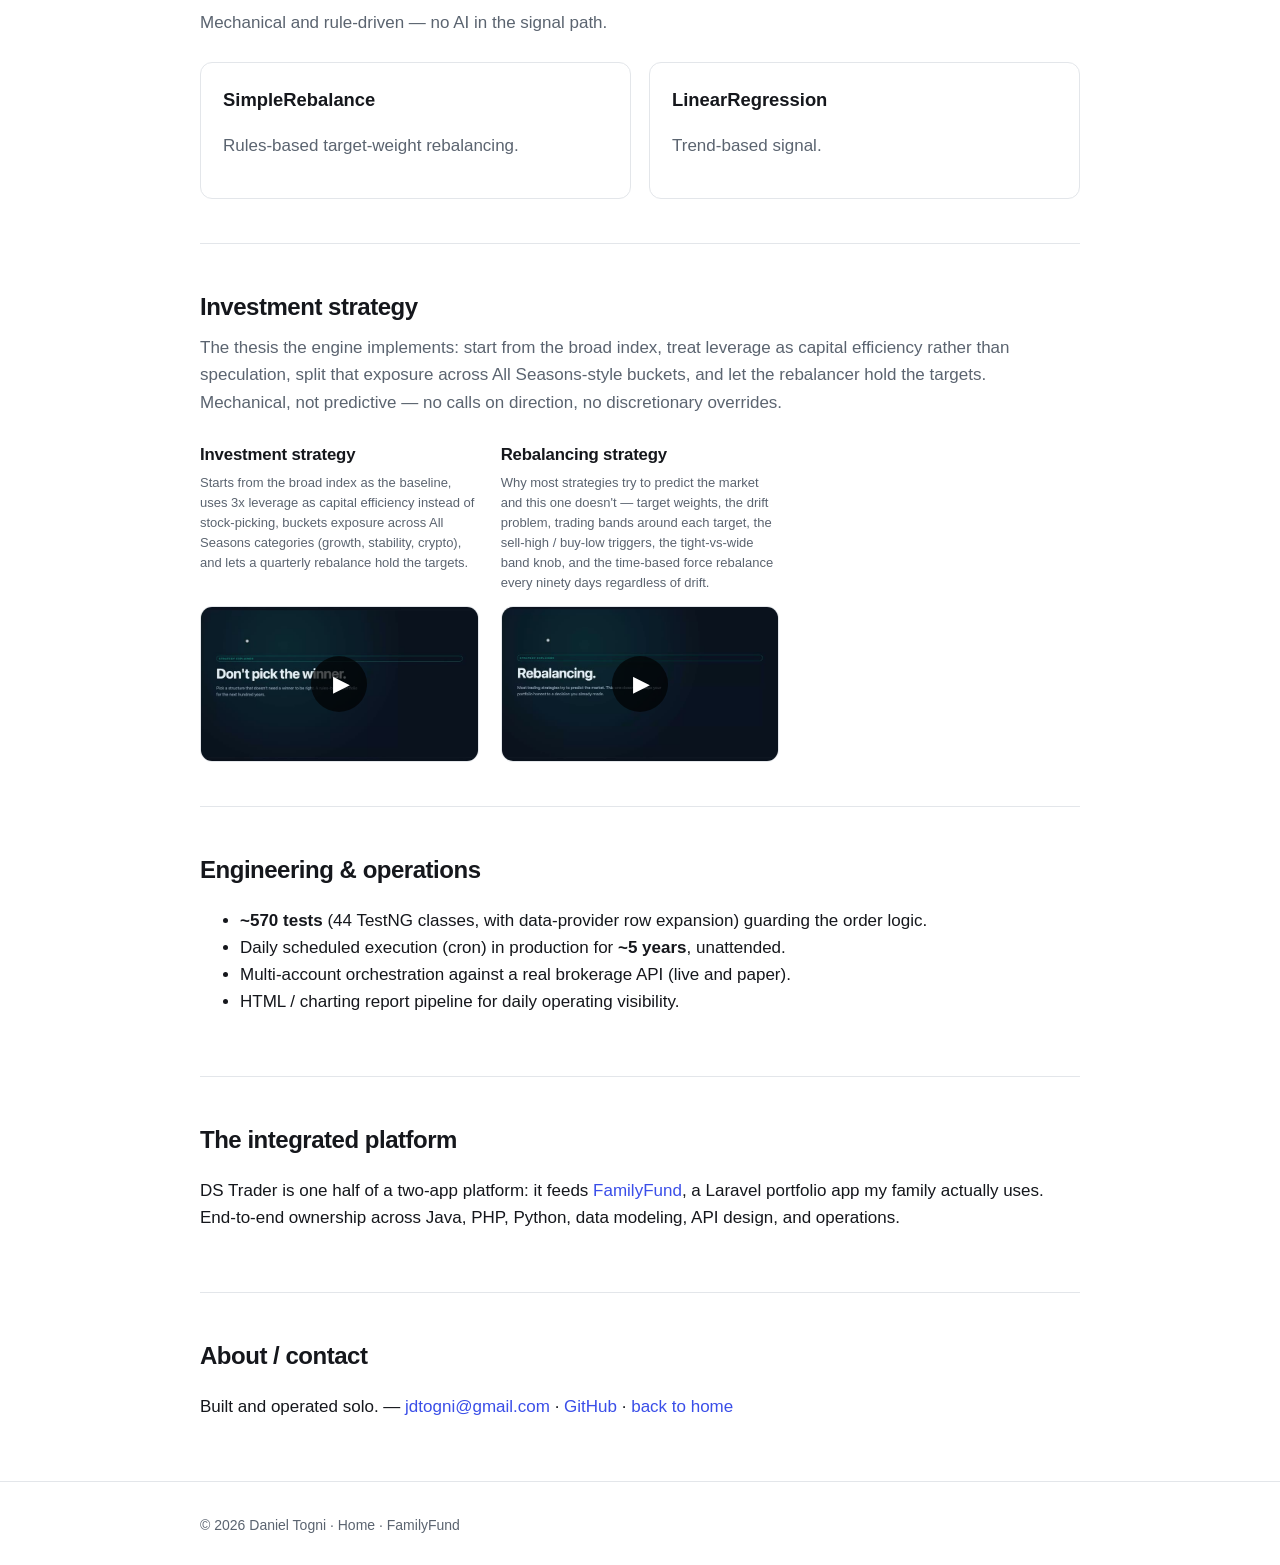
==== commit ae18ede5: "Fix FF screenshots rendering + nav consistency + The story copy - style.css: .shot-thumb img absolut" ====
--- a/dstrader.html
+++ b/dstrader.html
@@ -14,6 +14,7 @@
       <nav class="nav">
         <a href="dstrader.html">DS&nbsp;Trader</a>
         <a href="familyfund.html">FamilyFund</a>
+        <a href="resume.pdf">Resume</a>
         <a href="https://github.com/jdtogni78">GitHub</a>
       </nav>
     </div>
--- a/style.css
+++ b/style.css
@@ -317,6 +317,8 @@
 .shot-thumb:hover { border-color: var(--ink); }
 .shot-thumb:hover .zoom-overlay { transform: translate(-50%, -50%) scale(1.08); background: rgba(0, 0, 0, 0.85); }
 .shot-thumb img {
+  position: absolute;
+  inset: 0;
   width: 100%;
   height: 100%;
   object-fit: cover;
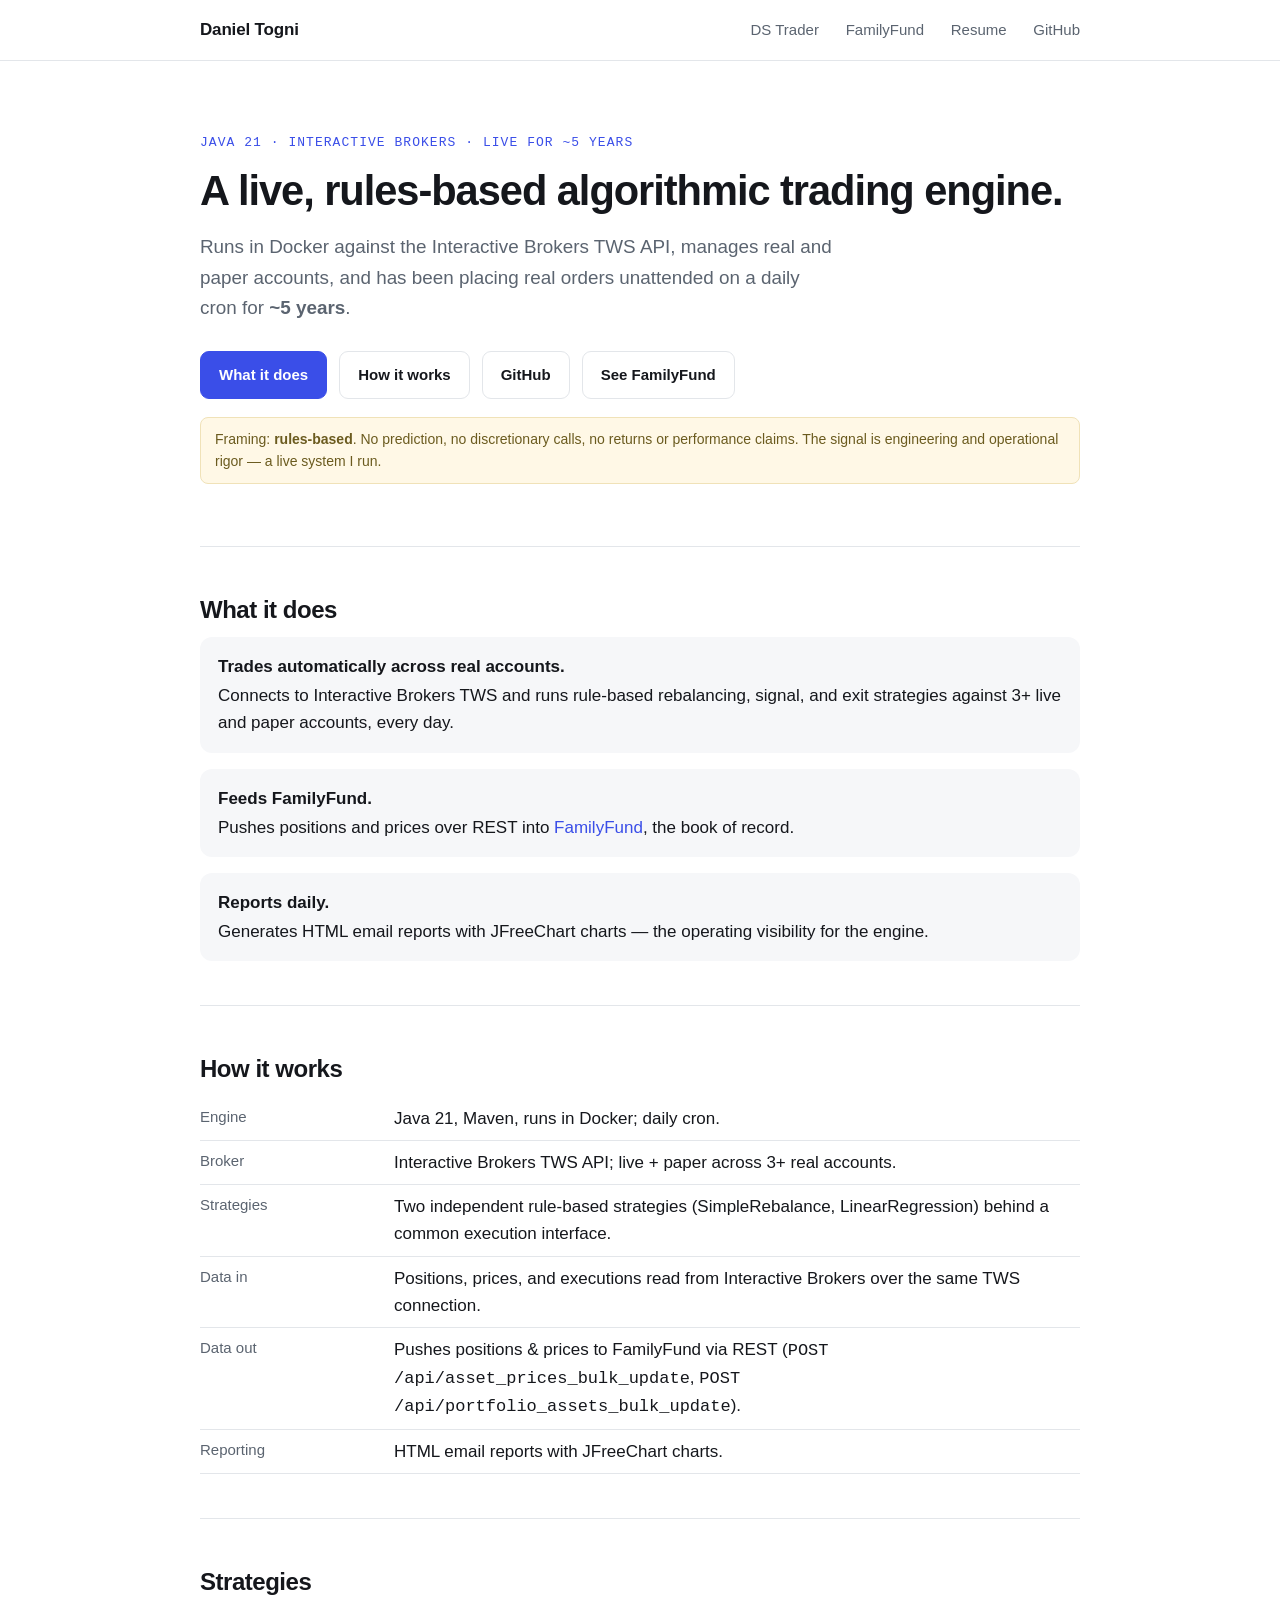
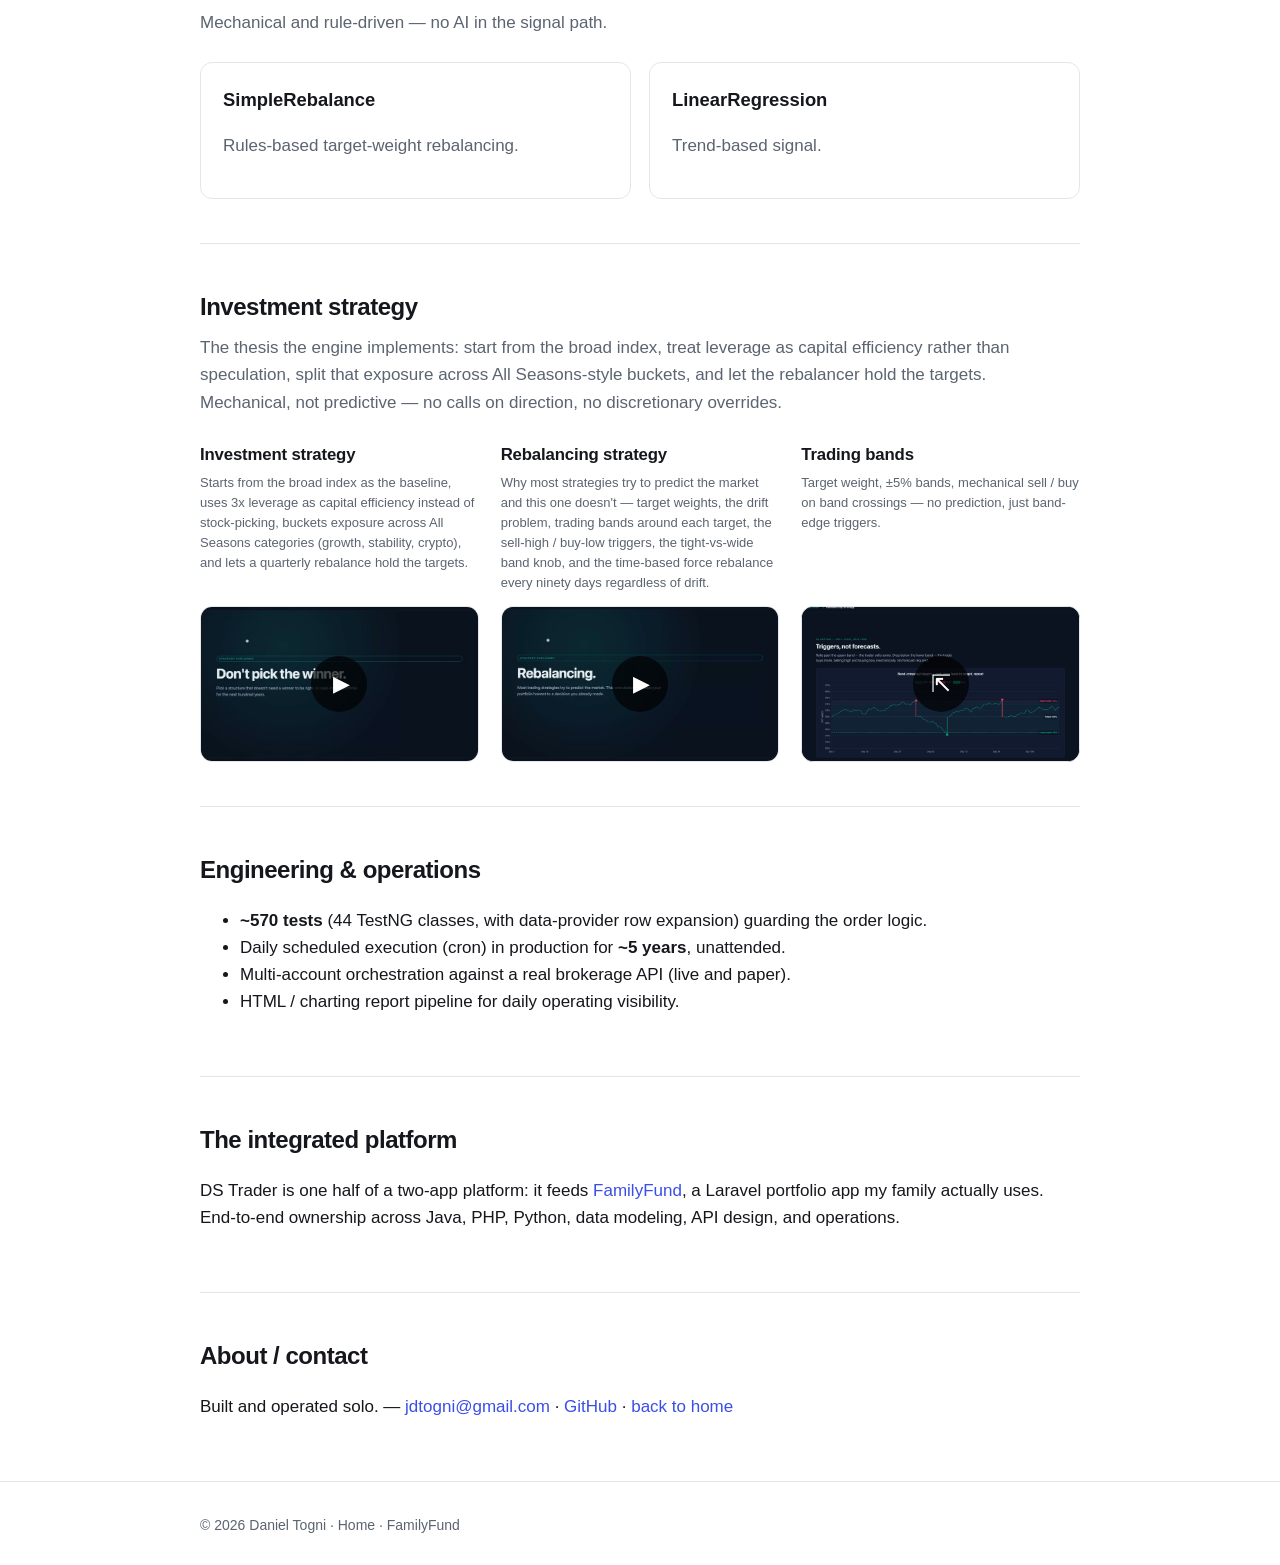
==== commit 0a208e55: "dstrader: add Trading bands chart as a 3rd card under Investment strategy" ====
--- a/dstrader.html
+++ b/dstrader.html
@@ -137,6 +137,20 @@
               <span class="play-overlay" aria-hidden="true">&#9654;</span>
             </button>
           </article>
+          <article class="video-card">
+            <h3 class="video-title">Trading bands</h3>
+            <p class="video-desc">Target weight, &plusmn;5% bands, mechanical
+              sell / buy on band crossings &mdash; no prediction, just
+              band-edge triggers.</p>
+            <a class="shot-thumb"
+              href="assets/dstrader-shots/trade-bands.png"
+              aria-label="Expand Trading bands chart">
+              <img loading="lazy"
+                src="assets/dstrader-shots/trade-bands.png"
+                alt="Trading bands chart: target weight at 40%, upper band +5% / lower band -5%, simulated weight bouncing within, sell/buy triggers at band crossings.">
+              <span class="zoom-overlay" aria-hidden="true">&#8689;</span>
+            </a>
+          </article>
         </div>
       </section>
 
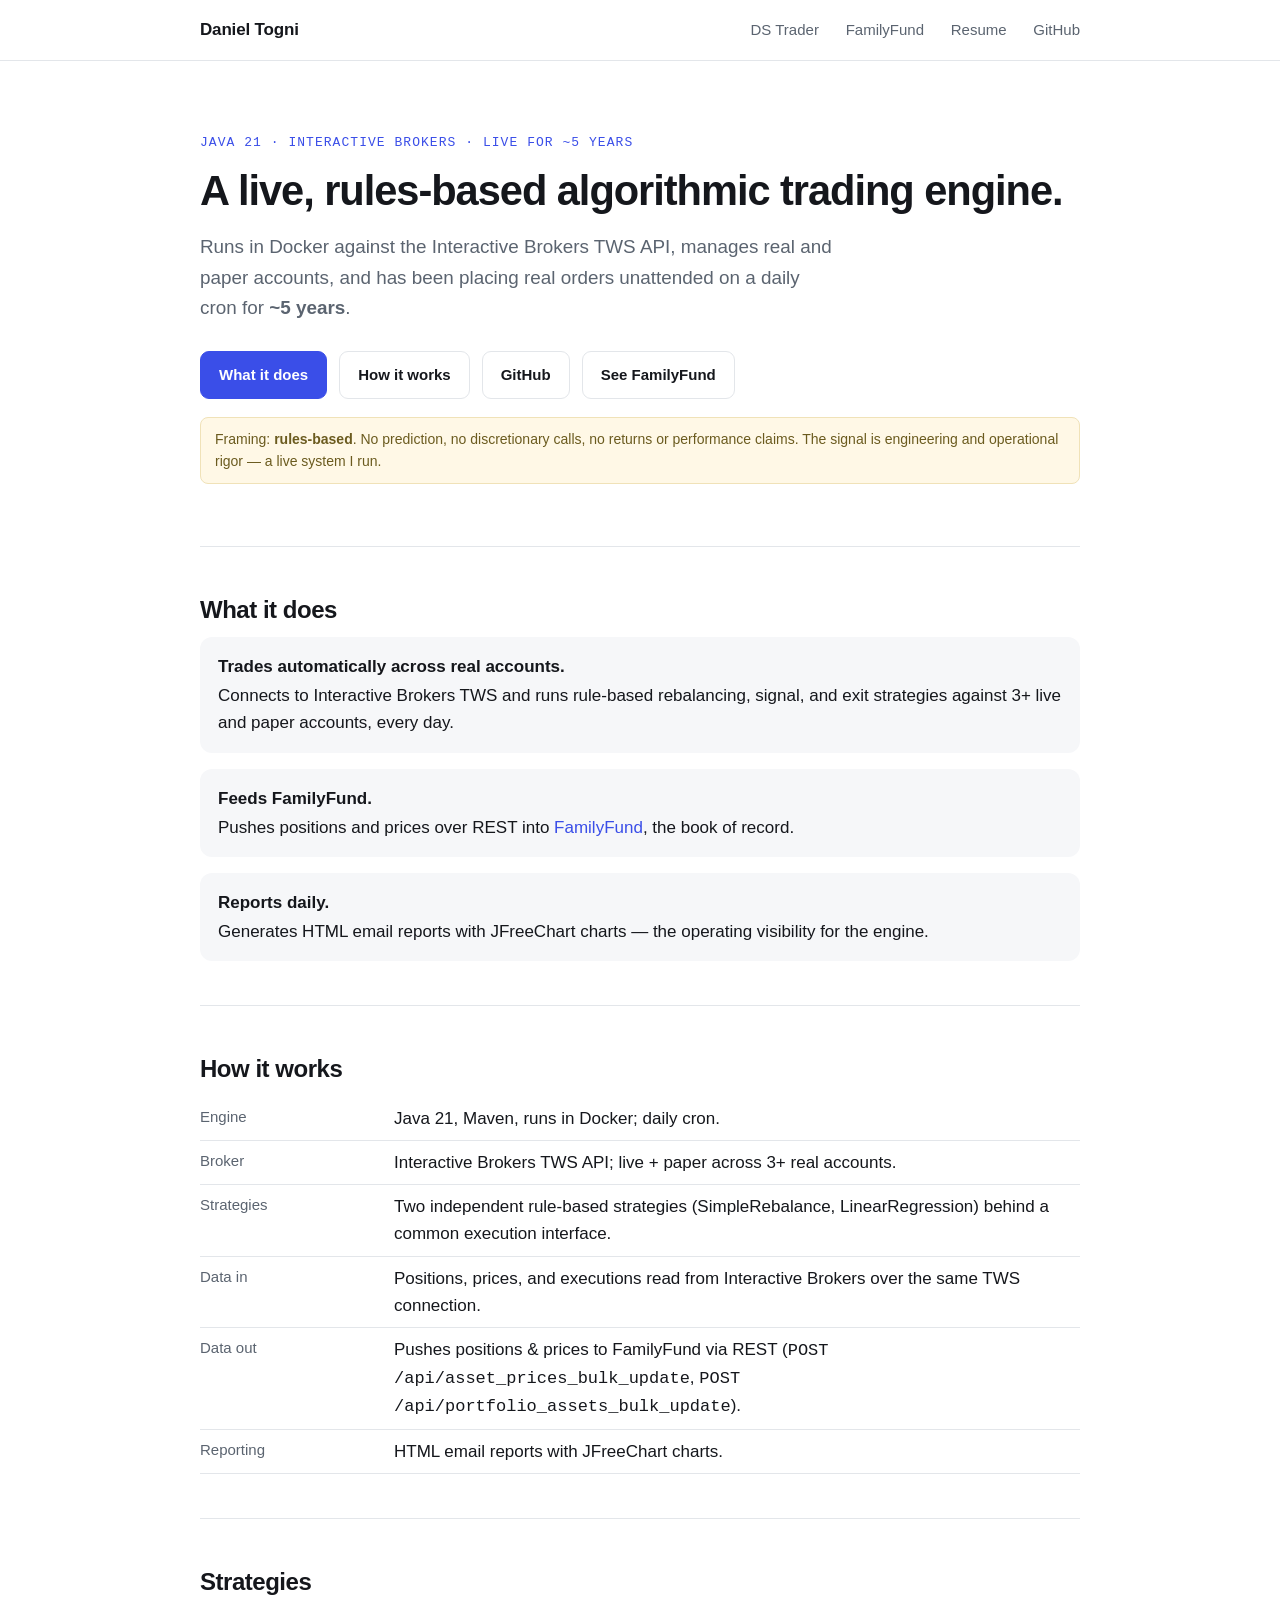
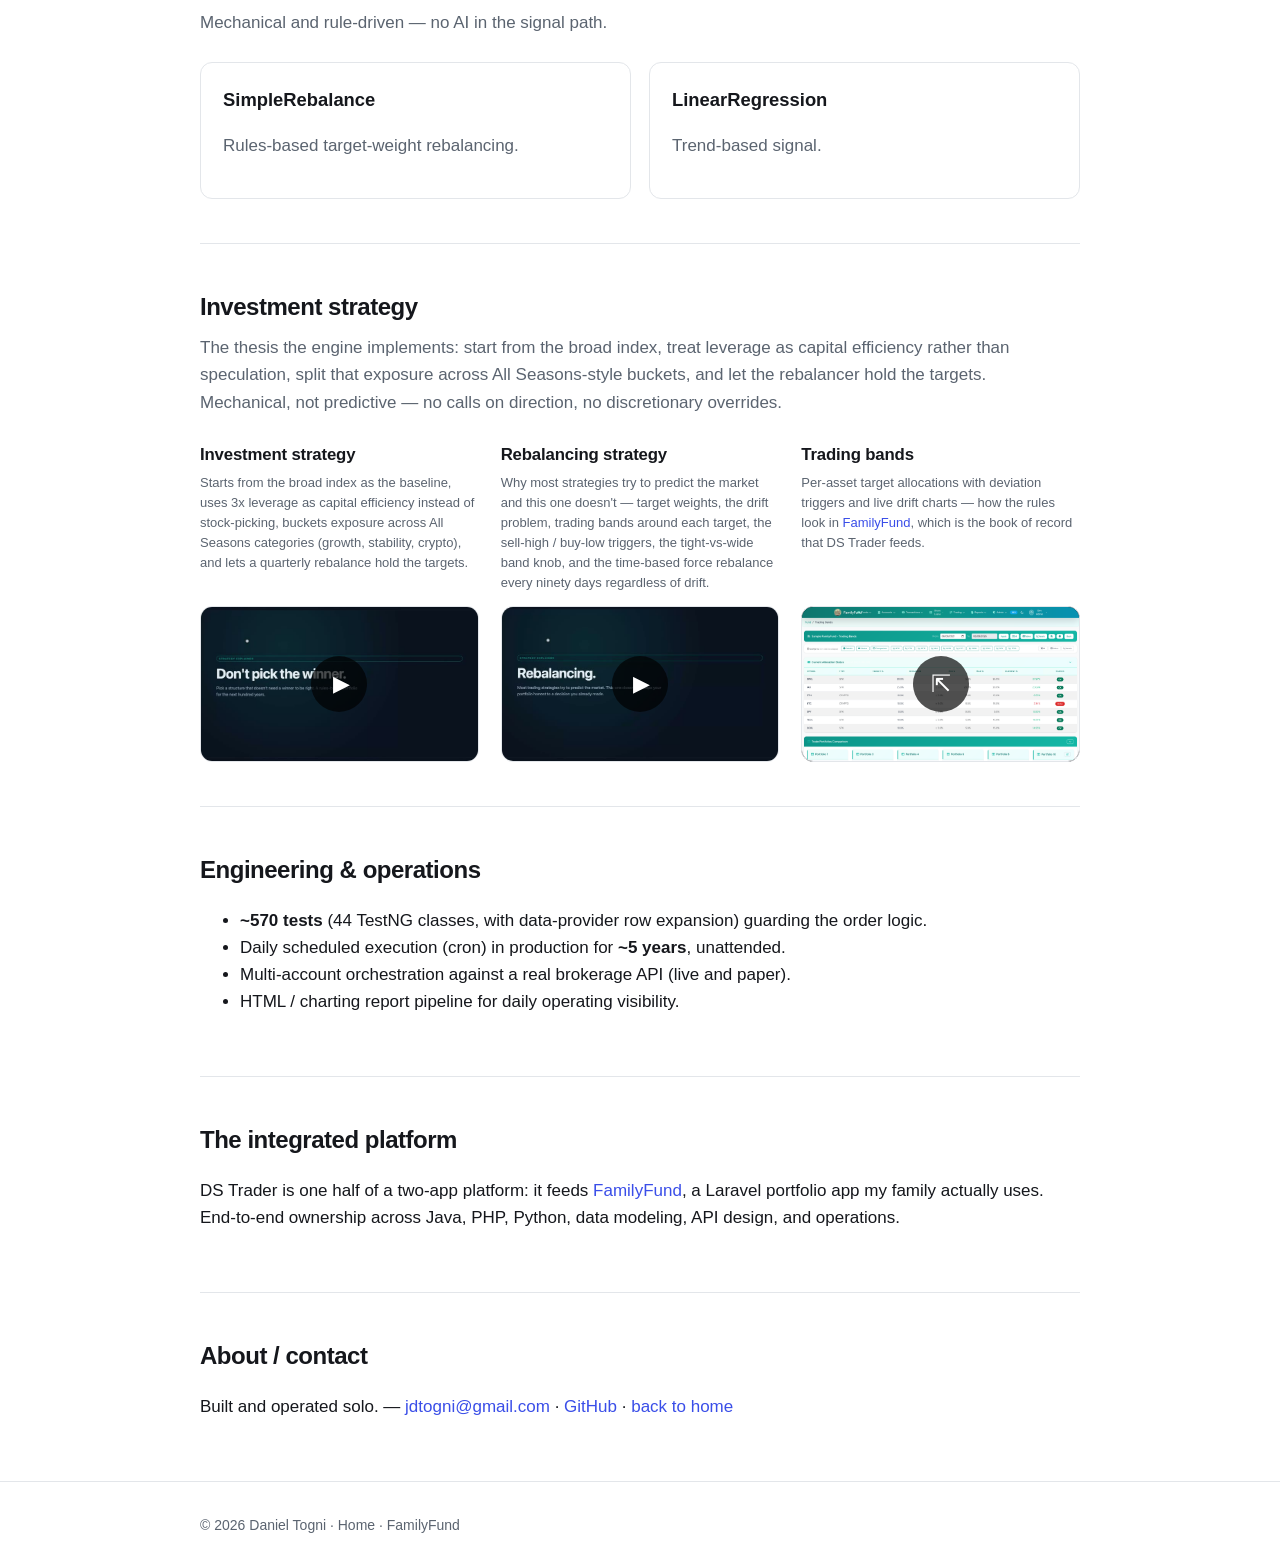
==== commit d252f560: "trade-bands: FF UI screenshot, single source for both pages - assets/familyfund-shots/trade-bands.pn" ====
--- a/dstrader.html
+++ b/dstrader.html
@@ -139,15 +139,16 @@
           </article>
           <article class="video-card">
             <h3 class="video-title">Trading bands</h3>
-            <p class="video-desc">Target weight, &plusmn;5% bands, mechanical
-              sell / buy on band crossings &mdash; no prediction, just
-              band-edge triggers.</p>
+            <p class="video-desc">Per-asset target allocations with deviation
+              triggers and live drift charts &mdash; how the rules look in
+              <a href="familyfund.html">FamilyFund</a>, which is the book of
+              record that DS&nbsp;Trader feeds.</p>
             <a class="shot-thumb"
-              href="assets/dstrader-shots/trade-bands.png"
-              aria-label="Expand Trading bands chart">
+              href="assets/familyfund-shots/trade-bands.png"
+              aria-label="Expand Trading bands screenshot">
               <img loading="lazy"
-                src="assets/dstrader-shots/trade-bands.png"
-                alt="Trading bands chart: target weight at 40%, upper band +5% / lower band -5%, simulated weight bouncing within, sell/buy triggers at band crossings.">
+                src="assets/familyfund-shots/trade-bands.png"
+                alt="FamilyFund trading-bands view: per-asset target allocations, deviation triggers, target/actual variance, portfolio variants over time, and drift charts.">
               <span class="zoom-overlay" aria-hidden="true">&#8689;</span>
             </a>
           </article>
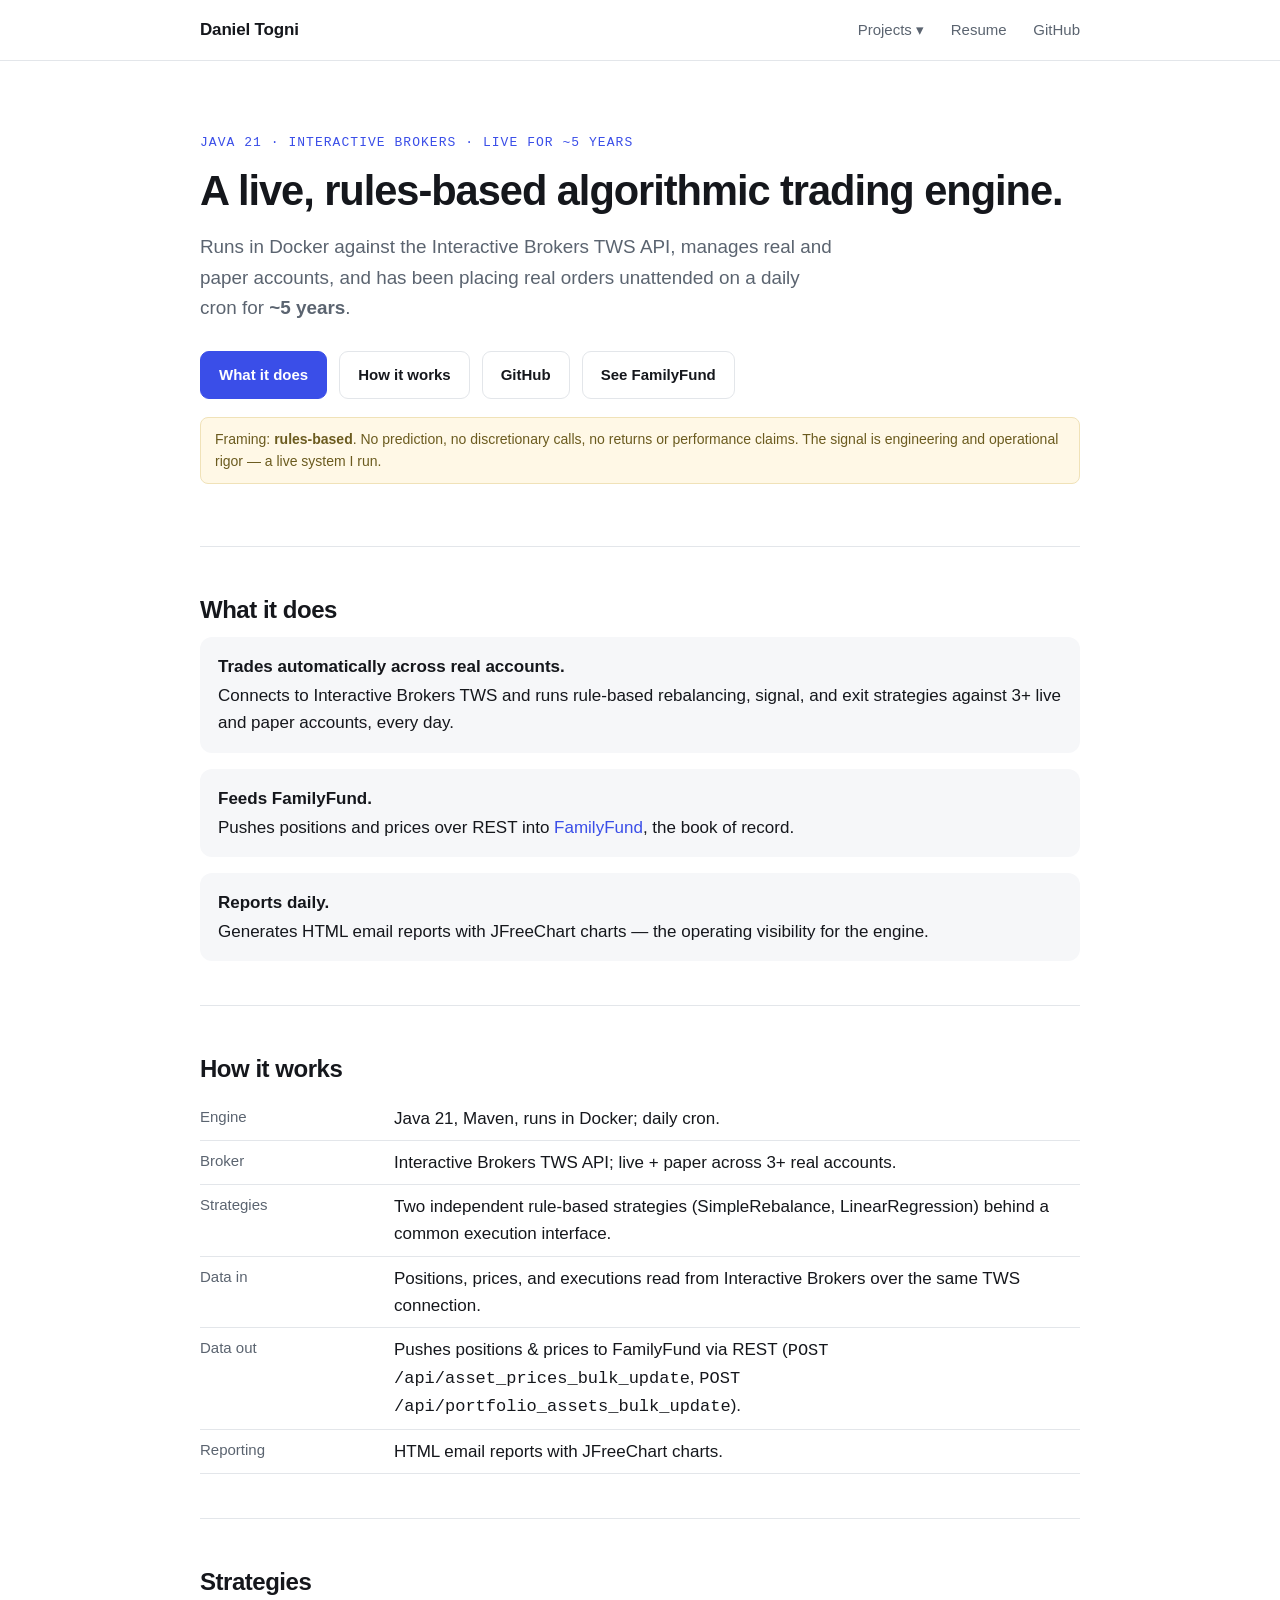
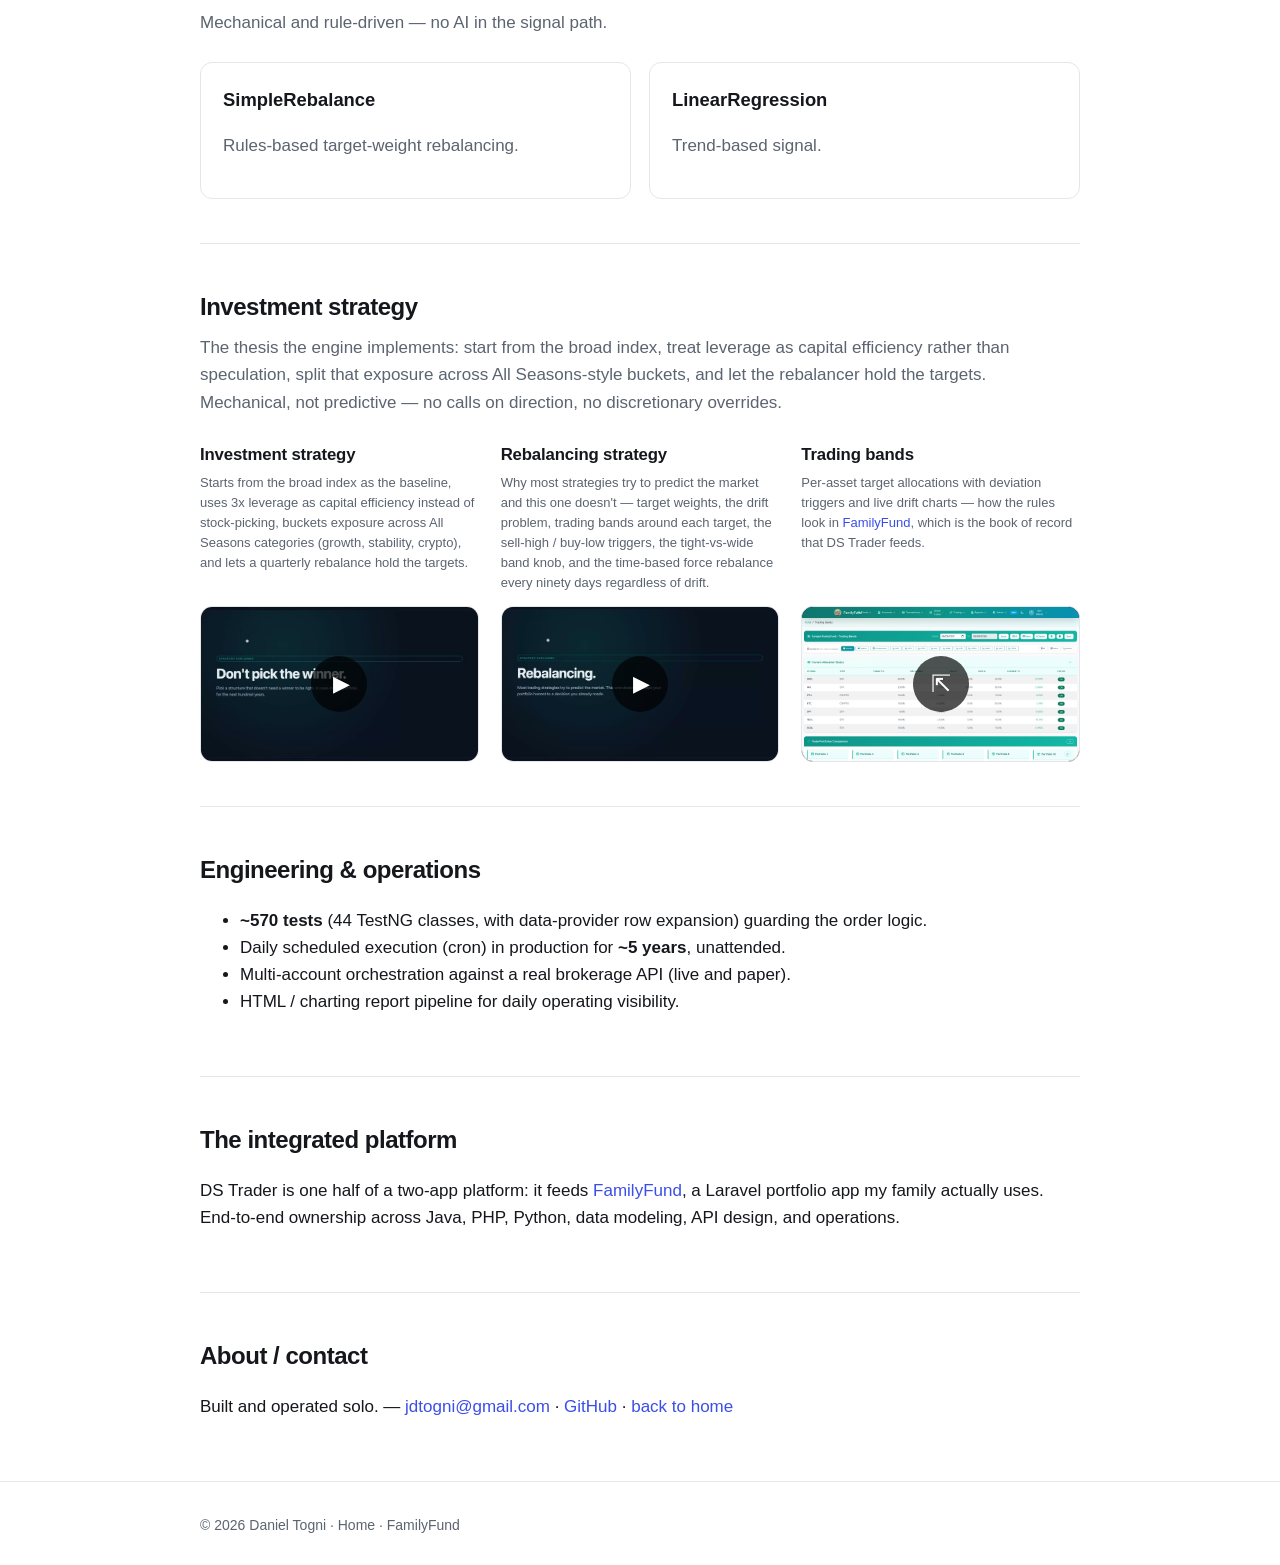
==== commit ea4f2eba: "draft: venture-card photos, Projects dropdown nav, clickable project cards - index: MoWaiter card ge" ====
--- a/dstrader.html
+++ b/dstrader.html
@@ -12,8 +12,15 @@
     <div class="wrap">
       <a class="brand" href="index.html">Daniel&nbsp;Togni</a>
       <nav class="nav">
-        <a href="dstrader.html">DS&nbsp;Trader</a>
-        <a href="familyfund.html">FamilyFund</a>
+        <div class="nav-drop">
+          <button class="nav-drop-btn" aria-haspopup="true" aria-expanded="false">Projects &#9662;</button>
+          <div class="nav-drop-menu">
+            <a href="dstrader.html">DS&nbsp;Trader</a>
+            <a href="familyfund.html">FamilyFund</a>
+            <a href="index.html#mowaiter">MoWaiter</a>
+            <a href="index.html#evergreen">Evergreen&nbsp;SDK</a>
+          </div>
+        </div>
         <a href="resume.pdf">Resume</a>
         <a href="https://github.com/jdtogni78">GitHub</a>
       </nav>
--- a/style.css
+++ b/style.css
@@ -56,6 +56,39 @@
   .brand { font-size: 15px; }
 }
 
+/* ---- nav dropdown ---- */
+.nav-drop { position: relative; display: inline-block; margin-left: 22px; }
+.nav-drop-btn {
+  background: none;
+  border: 0;
+  padding: 0;
+  color: var(--muted);
+  font-size: 15px;
+  font-family: var(--font);
+  line-height: inherit;
+  cursor: pointer;
+}
+.nav-drop-btn:hover { color: var(--ink); }
+.nav-drop-menu {
+  display: none;
+  position: absolute;
+  left: 0;
+  top: 100%;
+  background: var(--bg);
+  border: 1px solid var(--line);
+  border-radius: 10px;
+  padding: 8px 0;
+  min-width: 180px;
+  box-shadow: 0 8px 24px rgba(0, 0, 0, 0.08);
+  z-index: 30;
+}
+.nav-drop:hover .nav-drop-menu,
+.nav-drop.open .nav-drop-menu,
+.nav-drop:focus-within .nav-drop-menu { display: block; }
+.nav .nav-drop-menu a { display: block; margin-left: 0; padding: 7px 16px; font-size: 14px; }
+.nav .nav-drop-menu a:hover { background: var(--bg-alt); color: var(--ink); }
+@media (max-width: 560px) { .nav-drop { margin-left: 14px; } .nav-drop-btn { font-size: 14px; } }
+
 /* ---- identity card (dashboard home) ---- */
 .identity { padding: 56px 0 28px; }
 .identity h1 {
@@ -177,6 +210,34 @@
 }
 .card:hover { border-color: var(--ink); transform: translateY(-2px); }
 .card h3 { margin: 0 0 6px; font-size: 1.15rem; }
+
+/* ---- clickable cards + snapshot thumbs ---- */
+.card { position: relative; }
+.card-thumb {
+  margin-top: 16px;
+  border: 1px solid var(--line);
+  border-radius: 8px;
+  overflow: hidden;
+  aspect-ratio: 16 / 9;
+  background: #fff;
+}
+.card-thumb img {
+  width: 100%;
+  height: 100%;
+  object-fit: cover;
+  object-position: top;
+  display: block;
+}
+/* stretched link: makes the whole card the click target of .links a.stretch.
+   The link itself must NOT be positioned so its ::after anchors to .card. */
+.card .links a { position: relative; z-index: 1; }
+.card .links a.stretch { position: static; }
+.card .links a.stretch::after {
+  content: "";
+  position: absolute;
+  inset: 0;
+  border-radius: var(--radius);
+}
 .card .tags { margin: 12px 0 16px; }
 .tag {
   display: inline-block;
@@ -316,6 +377,9 @@
 }
 .shot-thumb:hover { border-color: var(--ink); }
 .shot-thumb:hover .zoom-overlay { transform: translate(-50%, -50%) scale(1.08); background: rgba(0, 0, 0, 0.85); }
+/* contain variant: show the whole image letterboxed (portrait phone shots) */
+.shot-thumb.contain img { object-fit: contain; background: #0b0d12; }
+.card .shot-thumb { margin-top: 16px; position: relative; z-index: 1; }
 .shot-thumb img {
   position: absolute;
   inset: 0;
@@ -367,14 +431,22 @@
   inset: 0;
   background: rgba(10, 12, 16, 0.92);
   display: flex;
-  align-items: center;
+  align-items: flex-start;
   justify-content: center;
   z-index: 100;
   cursor: zoom-out;
   padding: 24px;
   overflow: auto;
 }
-.lightbox img,
+.lightbox img {
+  width: 100%;
+  height: auto;
+  display: block;
+  border-radius: 8px;
+  box-shadow: 0 10px 40px rgba(0, 0, 0, 0.5);
+  cursor: zoom-out;
+  background: #000;
+}
 .lightbox video {
   max-width: 100%;
   max-height: calc(100vh - 64px);
@@ -382,10 +454,9 @@
   display: block;
   border-radius: 8px;
   box-shadow: 0 10px 40px rgba(0, 0, 0, 0.5);
-  cursor: zoom-out;
+  cursor: default;
   background: #000;
 }
-.lightbox video { cursor: default; }
 .lightbox-close {
   position: fixed;
   top: 14px;
